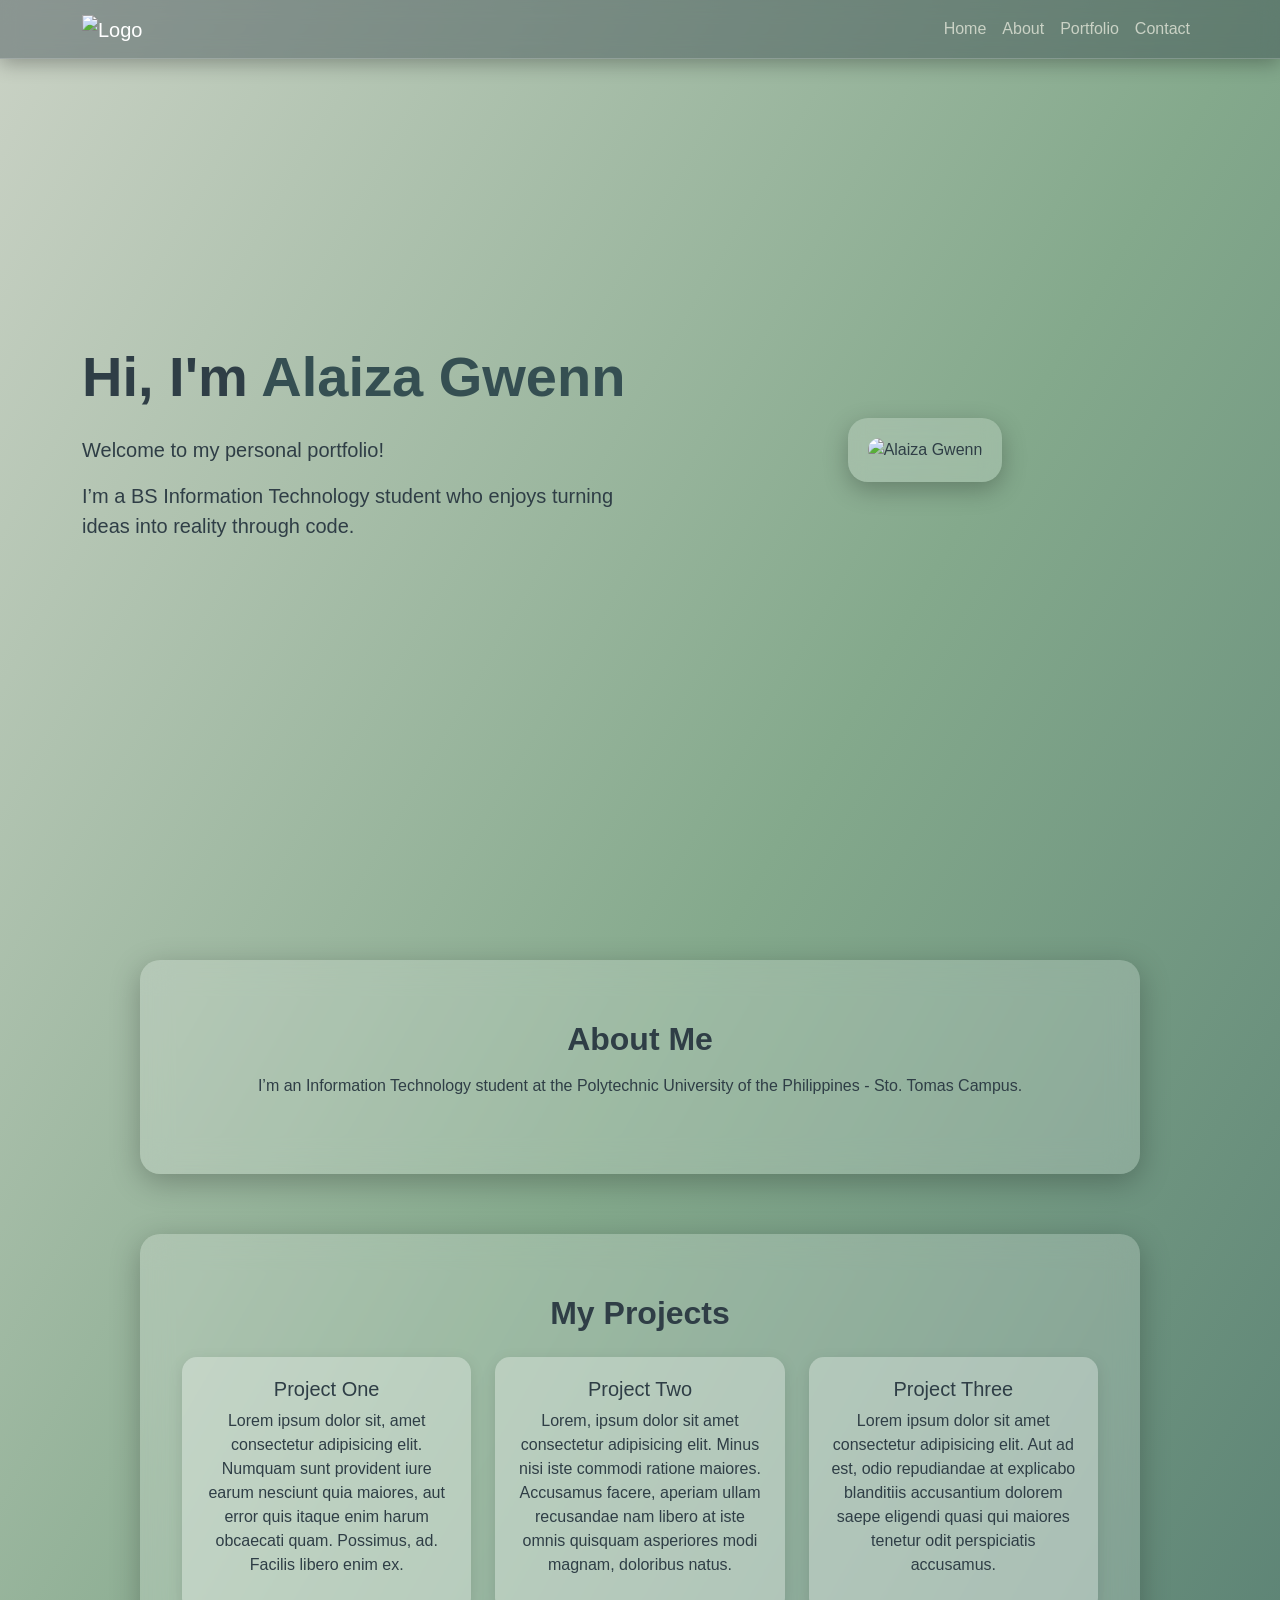
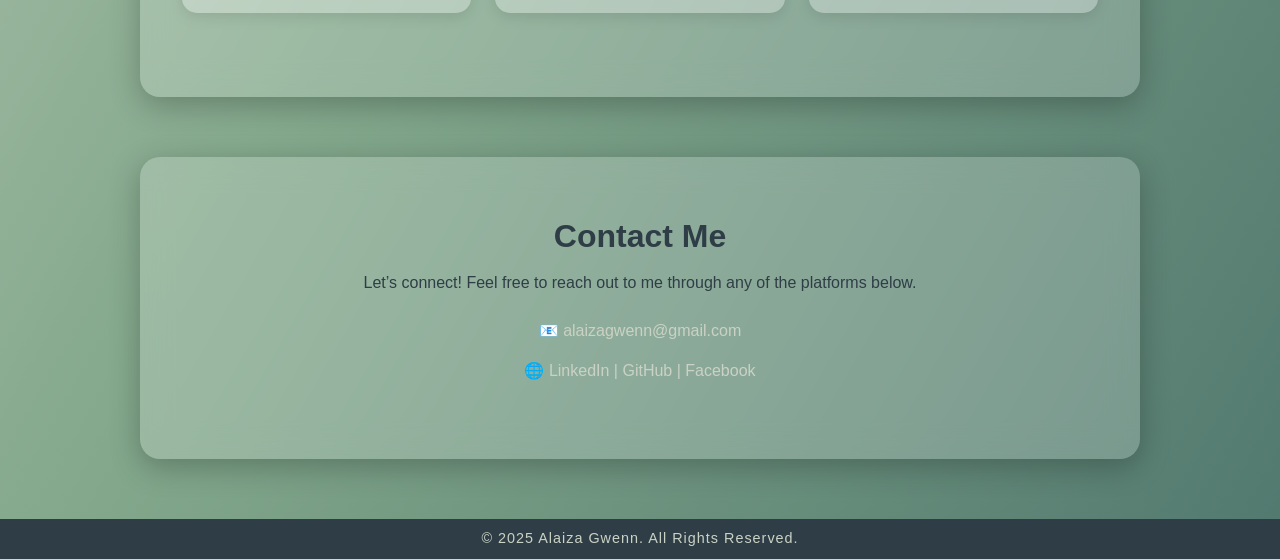
==== index.html @ 8127c7a9 "Add files via upload" ====
<!DOCTYPE html>
<html lang="en">
<head>
  <meta charset="UTF-8" />
  <meta name="viewport" content="width=device-width, initial-scale=1.0" />
  <title>Alaiza Gwenn | Portfolio</title>

  <link href="https://cdn.jsdelivr.net/npm/bootstrap@5.3.3/dist/css/bootstrap.min.css" rel="stylesheet">
</head>
<body style="
  font-family: 'Poppins', sans-serif;
  margin: 0;
  color: #2F3E46;
  background: linear-gradient(120deg, #CAD2C5, #84A98C, #52796F);
  background-size: cover;
">

<nav class="navbar navbar-expand-lg navbar-dark fixed-top" style="
  background: rgba(47, 62, 70, 0.4);
  backdrop-filter: blur(10px);
  -webkit-backdrop-filter: blur(10px);
  border-bottom: 1px solid rgba(255,255,255,0.2);
  box-shadow: 0 4px 20px rgba(0,0,0,0.3);
">
  <div class="container">
    <a class="navbar-brand" href="#">
      <img src="logo_name.png" alt="Logo" style="height:40px; width:auto;">
    </a>

    <button class="navbar-toggler" type="button" data-bs-toggle="collapse" data-bs-target="#navbarNav">
      <span class="navbar-toggler-icon"></span>
    </button>

    <div class="collapse navbar-collapse justify-content-end" id="navbarNav">
      <ul class="navbar-nav">
        <li class="nav-item"><a class="nav-link" href="#home" style="color:#CAD2C5;">Home</a></li>
        <li class="nav-item"><a class="nav-link" href="#about" style="color:#CAD2C5;">About</a></li>
        <li class="nav-item"><a class="nav-link" href="#portfolio" style="color:#CAD2C5;">Portfolio</a></li>
        <li class="nav-item"><a class="nav-link" href="#contact" style="color:#CAD2C5;">Contact</a></li>
      </ul>
    </div>
  </div>
</nav>


<section id="home" style="
  color:#2F3E46;
  min-height:100vh;
  display:flex;
  align-items:center;
  justify-content:center;
  text-align:left;
  padding:100px 0;
">
  <div class="container">
    <div class="row align-items-center">
      <div class="col-md-6">
        <h1 class="display-4 fw-bold">Hi, I'm <span style="color:#354F52;">Alaiza Gwenn</span></h1>
        <p class="lead pt-3">Welcome to my personal portfolio!</p>    
        <p class="lead">I’m a BS Information Technology student who enjoys turning ideas into reality through code.</p>  
      </div>

      <div class="col-md-6 text-center">
        <div style="
          background: rgba(255, 255, 255, 0.2);
          border-radius: 20px;
          padding: 20px;
          box-shadow: 0 8px 25px rgba(0, 0, 0, 0.25);
          display: inline-block;
          backdrop-filter: blur(10px);
          -webkit-backdrop-filter: blur(10px);
        ">
          <img src="id_pic.png" alt="Alaiza Gwenn" style="
            width: 280px;
            height: auto;
            border-radius: 15px;
          ">
        </div>
      </div>
    </div>
  </div>
</section>

  <section id="about" style="
    background: rgba(255,255,255,0.2);
    border-radius:20px;
    margin:60px auto;
    width:85%;
    max-width:1000px;
    padding:60px 30px;
    text-align:center;
    backdrop-filter: blur(15px);
    -webkit-backdrop-filter: blur(15px);
    box-shadow: 0 8px 30px rgba(0,0,0,0.25);
  ">
    <div class="container">
      <h2 style="font-weight:700;">About Me</h2>
      <p class="mt-3"> I’m an Information Technology student at the Polytechnic University of the Philippines - Sto. Tomas Campus.</p>
    </div>
  </section>

  <section id="portfolio" style="
    background: rgba(255,255,255,0.2);
    border-radius:20px;
    margin:60px auto;
    width:85%;
    max-width:1000px;
    padding:60px 30px;
    text-align:center;
    backdrop-filter: blur(15px);
    -webkit-backdrop-filter: blur(15px);
    box-shadow: 0 8px 30px rgba(0,0,0,0.25);
  ">
    <div class="container">
      <h2 style="font-weight:700;">My Projects</h2>
      <div class="row mt-4">
        <div class="col-md-4 mb-4">
          <div style="
            background:rgba(255,255,255,0.3);
            border-radius:15px;
            padding:20px;
            box-shadow: 0 4px 15px rgba(0,0,0,0.1);
          ">
            <h5>Project One</h5>
            <p>Lorem ipsum dolor sit, amet consectetur adipisicing elit. Numquam sunt provident iure earum nesciunt quia maiores, aut error quis itaque enim harum obcaecati quam. Possimus, ad. Facilis libero enim ex.</p>
          </div>
        </div>

        <div class="col-md-4 mb-4">
          <div style="
            background:rgba(255,255,255,0.3);
            border-radius:15px;
            padding:20px;
            box-shadow: 0 4px 15px rgba(0,0,0,0.1);
          ">
            <h5>Project Two</h5>
            <p>Lorem, ipsum dolor sit amet consectetur adipisicing elit. Minus nisi iste commodi ratione maiores. Accusamus facere, aperiam ullam recusandae nam libero at iste omnis quisquam asperiores modi magnam, doloribus natus.</p>
          </div>
        </div>

        <div class="col-md-4 mb-4">
          <div style="
            background:rgba(255,255,255,0.3);
            border-radius:15px;
            padding:20px;
            box-shadow: 0 4px 15px rgba(0,0,0,0.1);
          ">
            <h5>Project Three</h5>
            <p>Lorem ipsum dolor sit amet consectetur adipisicing elit. Aut ad est, odio repudiandae at explicabo blanditiis accusantium dolorem saepe eligendi quasi qui maiores tenetur odit perspiciatis accusamus.</p>
          </div>
        </div>
      </div>
    </div>
  </section>
  <section id="contact" style="
    background: rgba(255,255,255,0.2);
    border-radius:20px;
    margin:60px auto;
    width:85%;
    max-width:1000px;
    padding:60px 30px;
    text-align:center;
    backdrop-filter: blur(15px);
    -webkit-backdrop-filter: blur(15px);
    box-shadow: 0 8px 30px rgba(0,0,0,0.25);
  ">
    <div class="container">
      <h2 style="font-weight:700;">Contact Me</h2>
      <p class="mt-3">Let’s connect! Feel free to reach out to me through any of the platforms below.</p>
      <div class="contact-info mt-4">
        <p><a href="mailto:alaizagwenn@gmail.com" style="color:#CAD2C5; text-decoration:none;">📧 alaizagwenn@gmail.com</a></p>
        <p><a href="#" style="color:#CAD2C5; text-decoration:none;">🌐 LinkedIn | GitHub | Facebook</a></p>
      </div>
    </div>
  </section>

<footer style="
  background-color:#2F3E46;
  color:#CAD2C5;
  text-align:center;
  display:flex;
  justify-content:center;
  align-items:center;
  height:40px; 
  font-size:0.9rem;
  letter-spacing:1px;
">
  <p style="margin:0;">&copy; 2025 Alaiza Gwenn. All Rights Reserved.</p>
</footer>


  <script src="https://cdn.jsdelivr.net/npm/bootstrap@5.3.3/dist/js/bootstrap.bundle.min.js"></script>
</body>
</html>
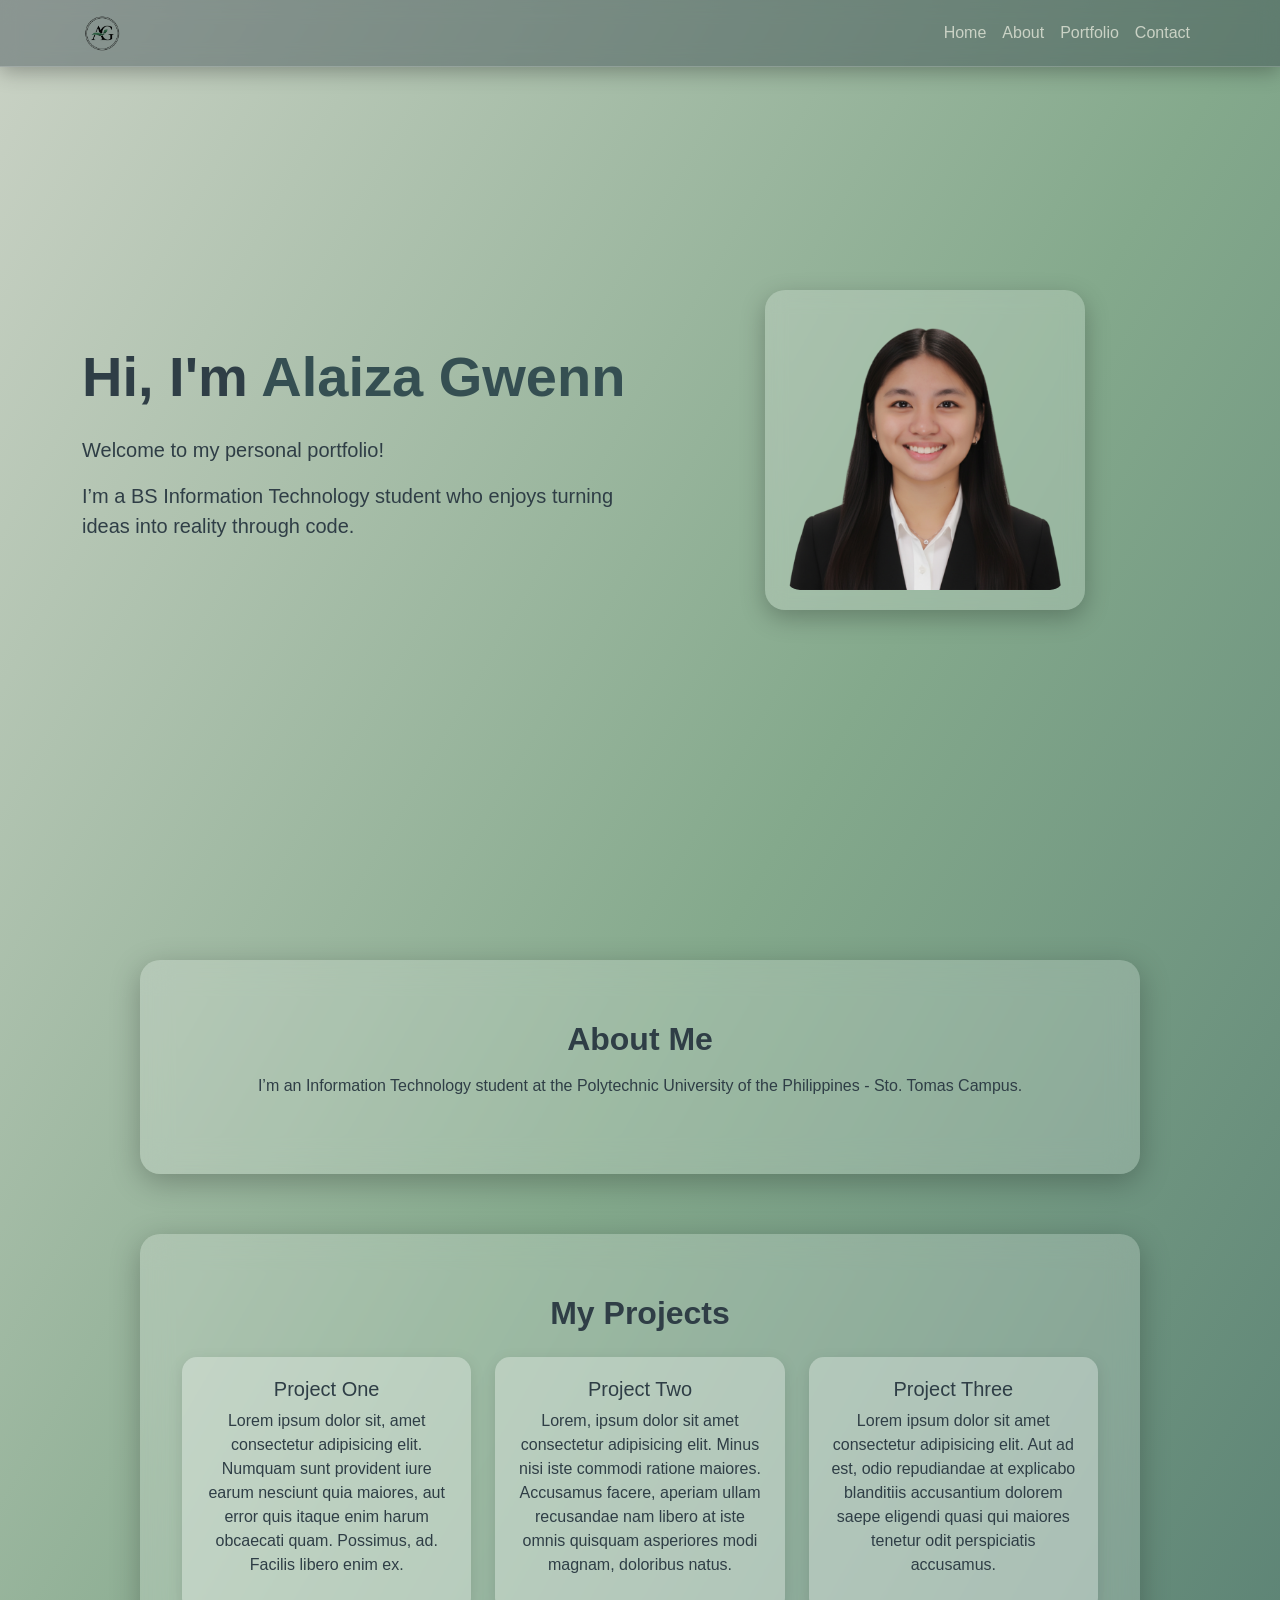
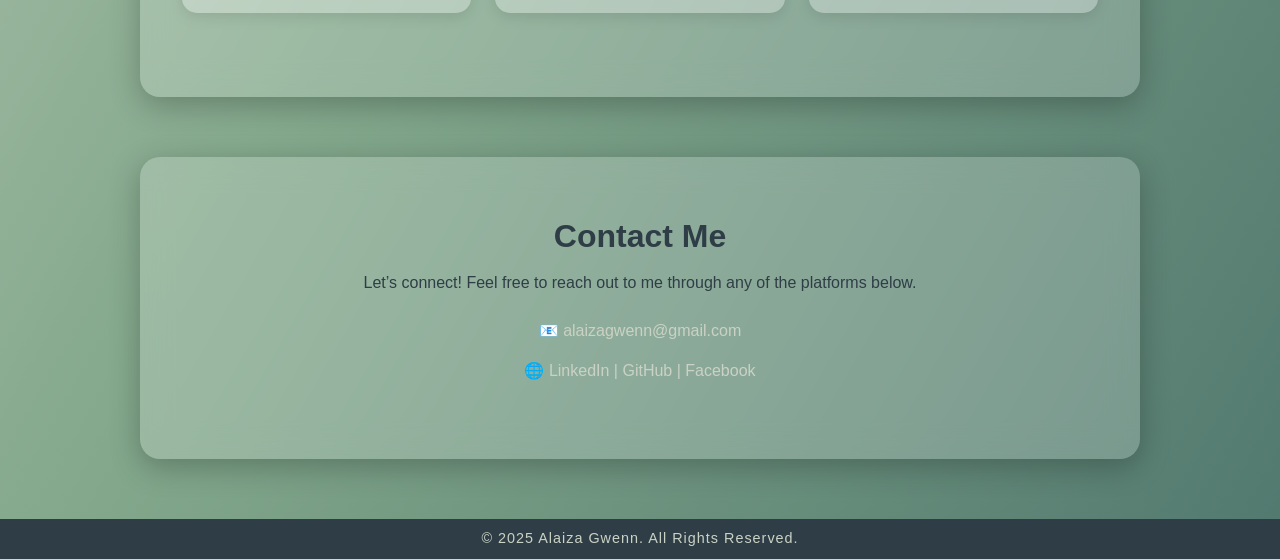
==== commit 8530ab97: "update index" ====
--- a/index.html
+++ b/index.html
@@ -35,7 +35,9 @@
       <ul class="navbar-nav">
         <li class="nav-item"><a class="nav-link" href="#home" style="color:#CAD2C5;">Home</a></li>
         <li class="nav-item"><a class="nav-link" href="#about" style="color:#CAD2C5;">About</a></li>
-        <li class="nav-item"><a class="nav-link" href="#portfolio" style="color:#CAD2C5;">Portfolio</a></li>
+        <!-- ✅ CHANGED THIS LINE BELOW -->
+        <li class="nav-item"><a class="nav-link" href="activities.html" style="color:#CAD2C5;">Portfolio</a></li>
+        <!-- ✅ END OF CHANGE -->
         <li class="nav-item"><a class="nav-link" href="#contact" style="color:#CAD2C5;">Contact</a></li>
       </ul>
     </div>
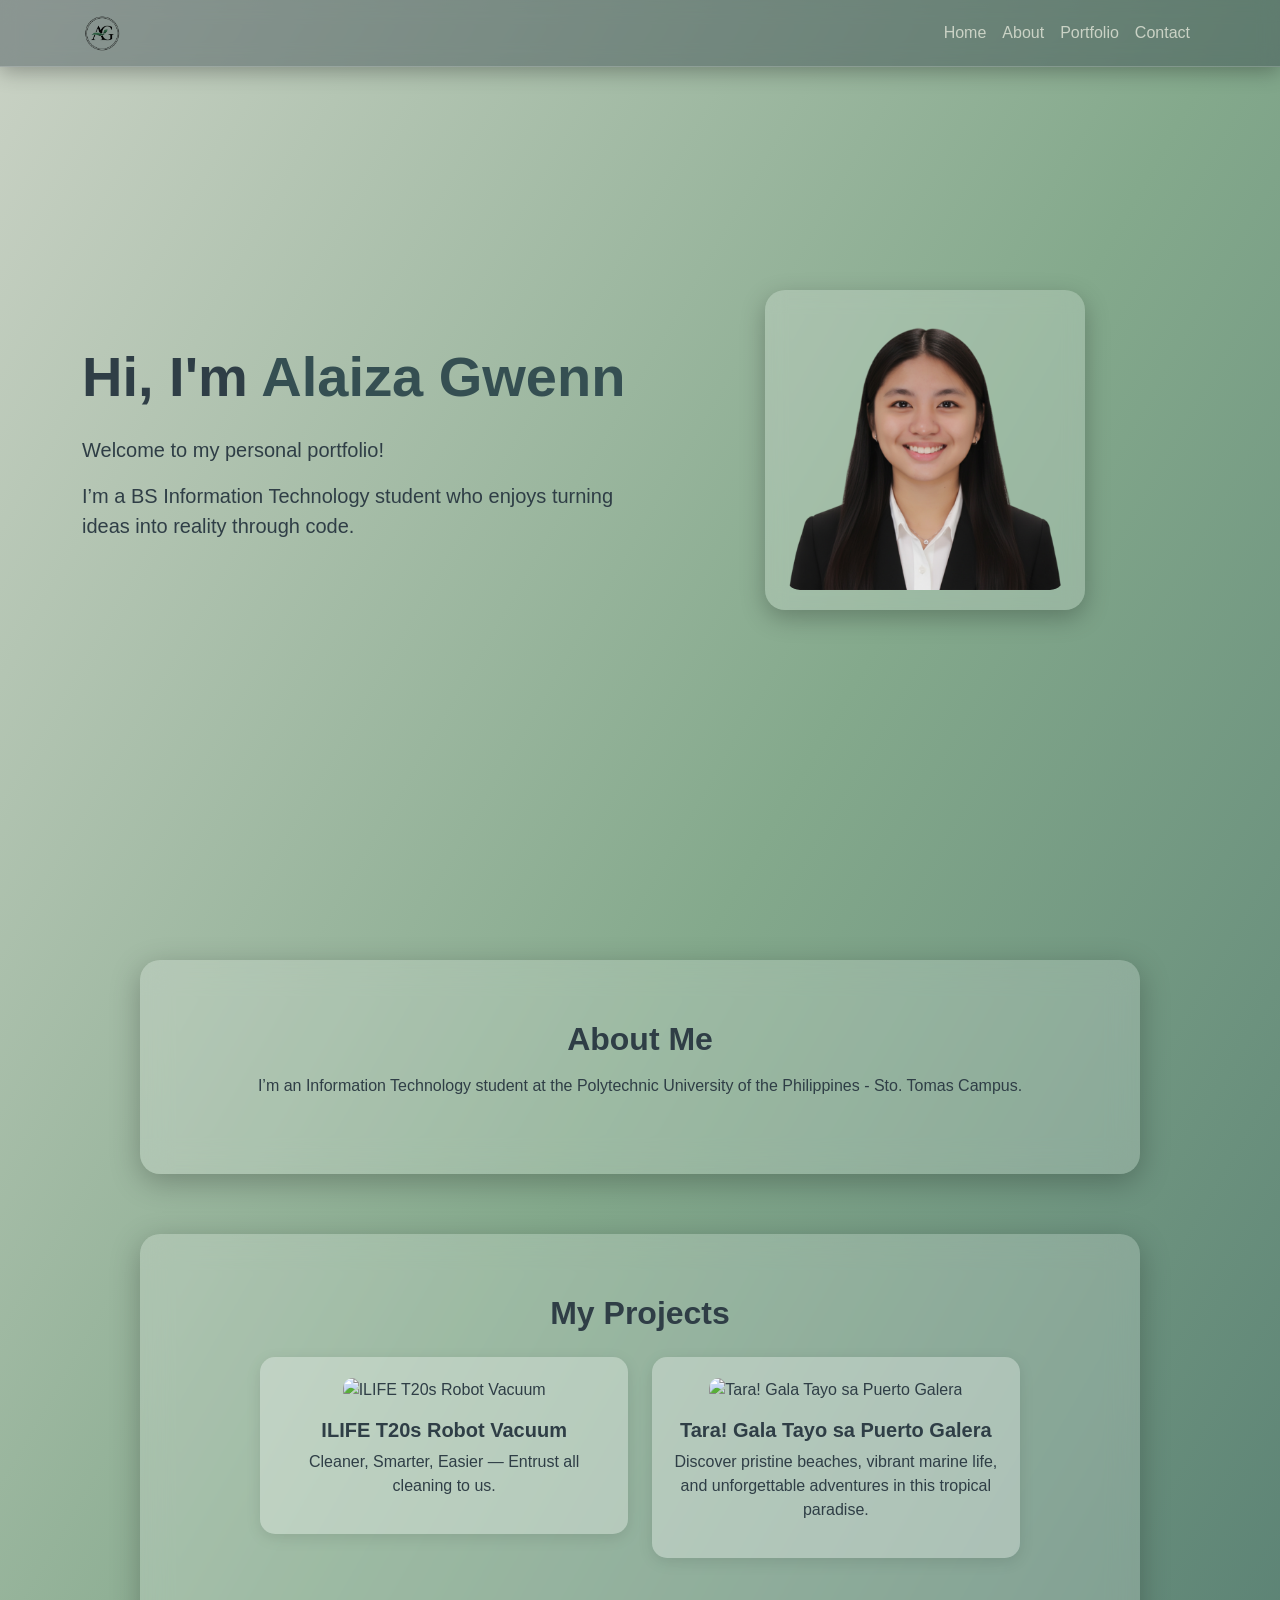
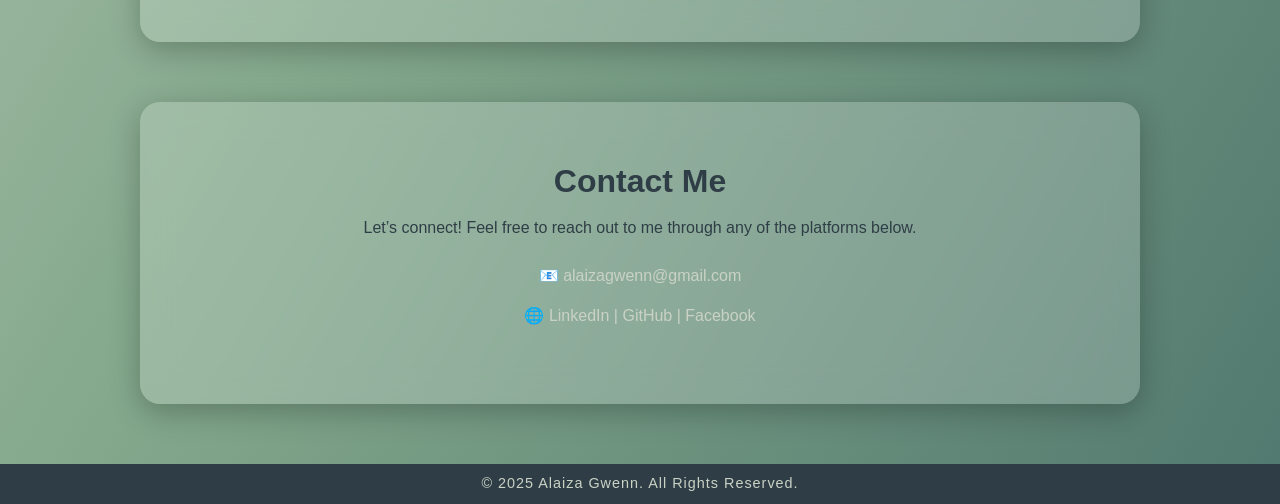
==== commit c93b7bd8: "update projects" ====
--- a/index.html
+++ b/index.html
@@ -15,6 +15,7 @@
   background-size: cover;
 ">
 
+<!-- Navbar -->
 <nav class="navbar navbar-expand-lg navbar-dark fixed-top" style="
   background: rgba(47, 62, 70, 0.4);
   backdrop-filter: blur(10px);
@@ -35,16 +36,14 @@
       <ul class="navbar-nav">
         <li class="nav-item"><a class="nav-link" href="#home" style="color:#CAD2C5;">Home</a></li>
         <li class="nav-item"><a class="nav-link" href="#about" style="color:#CAD2C5;">About</a></li>
-        <!-- ✅ CHANGED THIS LINE BELOW -->
-        <li class="nav-item"><a class="nav-link" href="activities.html" style="color:#CAD2C5;">Portfolio</a></li>
-        <!-- ✅ END OF CHANGE -->
+        <li class="nav-item"><a class="nav-link" href="#portfolio" style="color:#CAD2C5;">Portfolio</a></li>
         <li class="nav-item"><a class="nav-link" href="#contact" style="color:#CAD2C5;">Contact</a></li>
       </ul>
     </div>
   </div>
 </nav>
 
-
+<!-- Home Section -->
 <section id="home" style="
   color:#2F3E46;
   min-height:100vh;
@@ -83,99 +82,111 @@
   </div>
 </section>
 
-  <section id="about" style="
-    background: rgba(255,255,255,0.2);
-    border-radius:20px;
-    margin:60px auto;
-    width:85%;
-    max-width:1000px;
-    padding:60px 30px;
-    text-align:center;
-    backdrop-filter: blur(15px);
-    -webkit-backdrop-filter: blur(15px);
-    box-shadow: 0 8px 30px rgba(0,0,0,0.25);
-  ">
-    <div class="container">
-      <h2 style="font-weight:700;">About Me</h2>
-      <p class="mt-3"> I’m an Information Technology student at the Polytechnic University of the Philippines - Sto. Tomas Campus.</p>
-    </div>
-  </section>
-
-  <section id="portfolio" style="
-    background: rgba(255,255,255,0.2);
-    border-radius:20px;
-    margin:60px auto;
-    width:85%;
-    max-width:1000px;
-    padding:60px 30px;
-    text-align:center;
-    backdrop-filter: blur(15px);
-    -webkit-backdrop-filter: blur(15px);
-    box-shadow: 0 8px 30px rgba(0,0,0,0.25);
-  ">
-    <div class="container">
-      <h2 style="font-weight:700;">My Projects</h2>
-      <div class="row mt-4">
-        <div class="col-md-4 mb-4">
-          <div style="
-            background:rgba(255,255,255,0.3);
-            border-radius:15px;
-            padding:20px;
-            box-shadow: 0 4px 15px rgba(0,0,0,0.1);
+<!-- About Section -->
+<section id="about" style="
+  background: rgba(255,255,255,0.2);
+  border-radius:20px;
+  margin:60px auto;
+  width:85%;
+  max-width:1000px;
+  padding:60px 30px;
+  text-align:center;
+  backdrop-filter: blur(15px);
+  -webkit-backdrop-filter: blur(15px);
+  box-shadow: 0 8px 30px rgba(0,0,0,0.25);
+">
+  <div class="container">
+    <h2 style="font-weight:700;">About Me</h2>
+    <p class="mt-3"> I’m an Information Technology student at the Polytechnic University of the Philippines - Sto. Tomas Campus.</p>
+  </div>
+</section>
+
+<!-- ✅ My Projects (Activities) -->
+<section id="portfolio" style="
+  background: rgba(255,255,255,0.2);
+  border-radius: 20px;
+  margin: 60px auto;
+  width: 85%;
+  max-width: 1000px;
+  padding: 60px 30px;
+  text-align: center;
+  backdrop-filter: blur(15px);
+  -webkit-backdrop-filter: blur(15px);
+  box-shadow: 0 8px 30px rgba(0,0,0,0.25);
+">
+  <div class="container">
+    <h2 style="font-weight:700;">My Projects</h2>
+    <div class="row justify-content-center mt-4">
+      
+      <!-- Project 1 -->
+      <div class="col-md-5 mb-4">
+        <div style="
+          background: rgba(255,255,255,0.3);
+          border-radius: 15px;
+          padding: 20px;
+          box-shadow: 0 4px 15px rgba(0,0,0,0.1);
+          transition: transform 0.3s ease, box-shadow 0.3s ease;
+        " onmouseover="this.style.transform='translateY(-5px)'; this.style.boxShadow='0 8px 20px rgba(0,0,0,0.2)';" onmouseout="this.style.transform=''; this.style.boxShadow='0 4px 15px rgba(0,0,0,0.1)';">
+          <img src="images/robot.png" alt="ILIFE T20s Robot Vacuum" style="
+            width: 100%;
+            height: 220px;
+            object-fit: cover;
+            border-radius: 10px;
           ">
-            <h5>Project One</h5>
-            <p>Lorem ipsum dolor sit, amet consectetur adipisicing elit. Numquam sunt provident iure earum nesciunt quia maiores, aut error quis itaque enim harum obcaecati quam. Possimus, ad. Facilis libero enim ex.</p>
-          </div>
+          <h5 class="mt-3 fw-bold">ILIFE T20s Robot Vacuum</h5>
+          <p>Cleaner, Smarter, Easier — Entrust all cleaning to us.</p>
         </div>
-
-        <div class="col-md-4 mb-4">
-          <div style="
-            background:rgba(255,255,255,0.3);
-            border-radius:15px;
-            padding:20px;
-            box-shadow: 0 4px 15px rgba(0,0,0,0.1);
+      </div>
+
+      <!-- Project 2 -->
+      <div class="col-md-5 mb-4">
+        <div style="
+          background: rgba(255,255,255,0.3);
+          border-radius: 15px;
+          padding: 20px;
+          box-shadow: 0 4px 15px rgba(0,0,0,0.1);
+          transition: transform 0.3s ease, box-shadow 0.3s ease;
+        " onmouseover="this.style.transform='translateY(-5px)'; this.style.boxShadow='0 8px 20px rgba(0,0,0,0.2)';" onmouseout="this.style.transform=''; this.style.boxShadow='0 4px 15px rgba(0,0,0,0.1)';">
+          <img src="images/bgpic.jpg" alt="Tara! Gala Tayo sa Puerto Galera" style="
+            width: 100%;
+            height: 220px;
+            object-fit: cover;
+            border-radius: 10px;
           ">
-            <h5>Project Two</h5>
-            <p>Lorem, ipsum dolor sit amet consectetur adipisicing elit. Minus nisi iste commodi ratione maiores. Accusamus facere, aperiam ullam recusandae nam libero at iste omnis quisquam asperiores modi magnam, doloribus natus.</p>
-          </div>
+          <h5 class="mt-3 fw-bold">Tara! Gala Tayo sa Puerto Galera</h5>
+          <p>Discover pristine beaches, vibrant marine life, and unforgettable adventures in this tropical paradise.</p>
         </div>
-
-        <div class="col-md-4 mb-4">
-          <div style="
-            background:rgba(255,255,255,0.3);
-            border-radius:15px;
-            padding:20px;
-            box-shadow: 0 4px 15px rgba(0,0,0,0.1);
-          ">
-            <h5>Project Three</h5>
-            <p>Lorem ipsum dolor sit amet consectetur adipisicing elit. Aut ad est, odio repudiandae at explicabo blanditiis accusantium dolorem saepe eligendi quasi qui maiores tenetur odit perspiciatis accusamus.</p>
-          </div>
-        </div>
-      </div>
-    </div>
-  </section>
-  <section id="contact" style="
-    background: rgba(255,255,255,0.2);
-    border-radius:20px;
-    margin:60px auto;
-    width:85%;
-    max-width:1000px;
-    padding:60px 30px;
-    text-align:center;
-    backdrop-filter: blur(15px);
-    -webkit-backdrop-filter: blur(15px);
-    box-shadow: 0 8px 30px rgba(0,0,0,0.25);
-  ">
-    <div class="container">
-      <h2 style="font-weight:700;">Contact Me</h2>
-      <p class="mt-3">Let’s connect! Feel free to reach out to me through any of the platforms below.</p>
-      <div class="contact-info mt-4">
-        <p><a href="mailto:alaizagwenn@gmail.com" style="color:#CAD2C5; text-decoration:none;">📧 alaizagwenn@gmail.com</a></p>
-        <p><a href="#" style="color:#CAD2C5; text-decoration:none;">🌐 LinkedIn | GitHub | Facebook</a></p>
-      </div>
-    </div>
-  </section>
-
+      </div>
+
+    </div>
+  </div>
+</section>
+
+
+<!-- Contact Section -->
+<section id="contact" style="
+  background: rgba(255,255,255,0.2);
+  border-radius:20px;
+  margin:60px auto;
+  width:85%;
+  max-width:1000px;
+  padding:60px 30px;
+  text-align:center;
+  backdrop-filter: blur(15px);
+  -webkit-backdrop-filter: blur(15px);
+  box-shadow: 0 8px 30px rgba(0,0,0,0.25);
+">
+  <div class="container">
+    <h2 style="font-weight:700;">Contact Me</h2>
+    <p class="mt-3">Let’s connect! Feel free to reach out to me through any of the platforms below.</p>
+    <div class="contact-info mt-4">
+      <p><a href="mailto:alaizagwenn@gmail.com" style="color:#CAD2C5; text-decoration:none;">📧 alaizagwenn@gmail.com</a></p>
+      <p><a href="#" style="color:#CAD2C5; text-decoration:none;">🌐 LinkedIn | GitHub | Facebook</a></p>
+    </div>
+  </div>
+</section>
+
+<!-- Footer -->
 <footer style="
   background-color:#2F3E46;
   color:#CAD2C5;
@@ -190,7 +201,6 @@
   <p style="margin:0;">&copy; 2025 Alaiza Gwenn. All Rights Reserved.</p>
 </footer>
 
-
-  <script src="https://cdn.jsdelivr.net/npm/bootstrap@5.3.3/dist/js/bootstrap.bundle.min.js"></script>
+<script src="https://cdn.jsdelivr.net/npm/bootstrap@5.3.3/dist/js/bootstrap.bundle.min.js"></script>
 </body>
 </html>
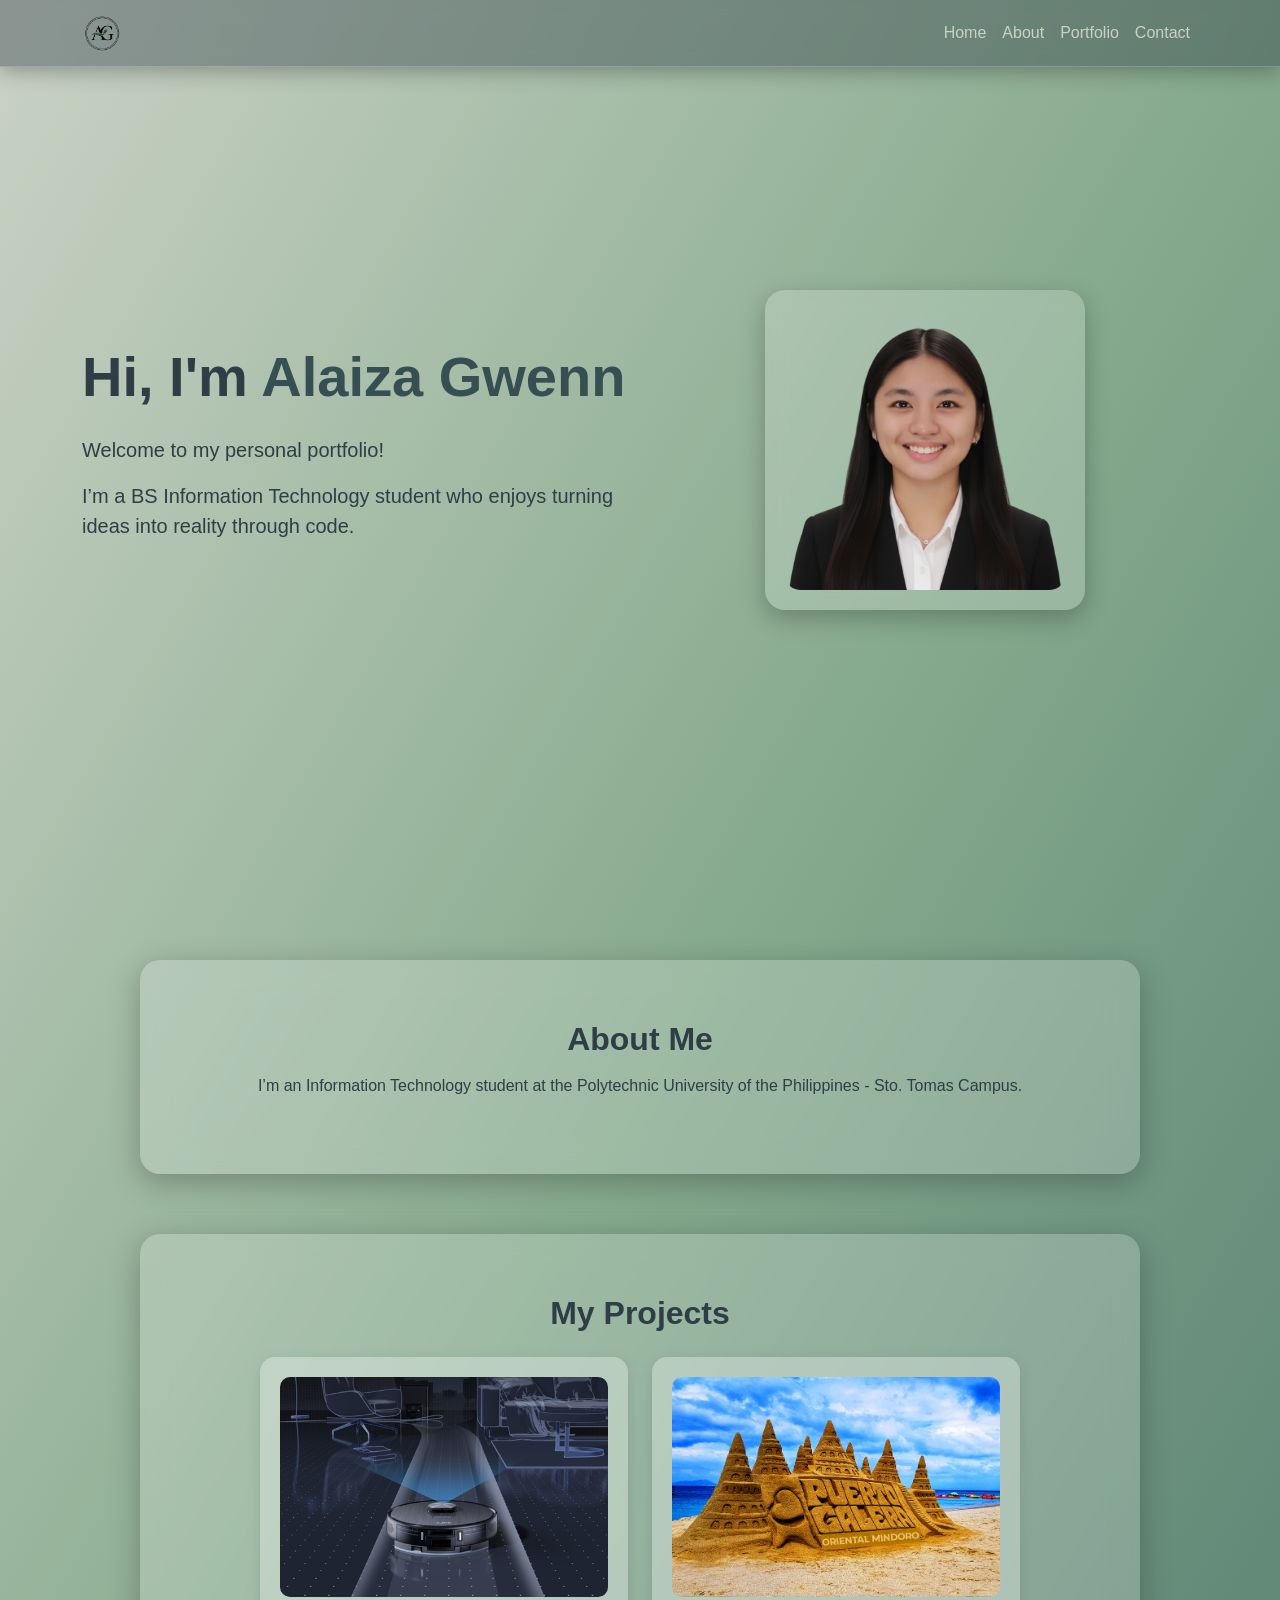
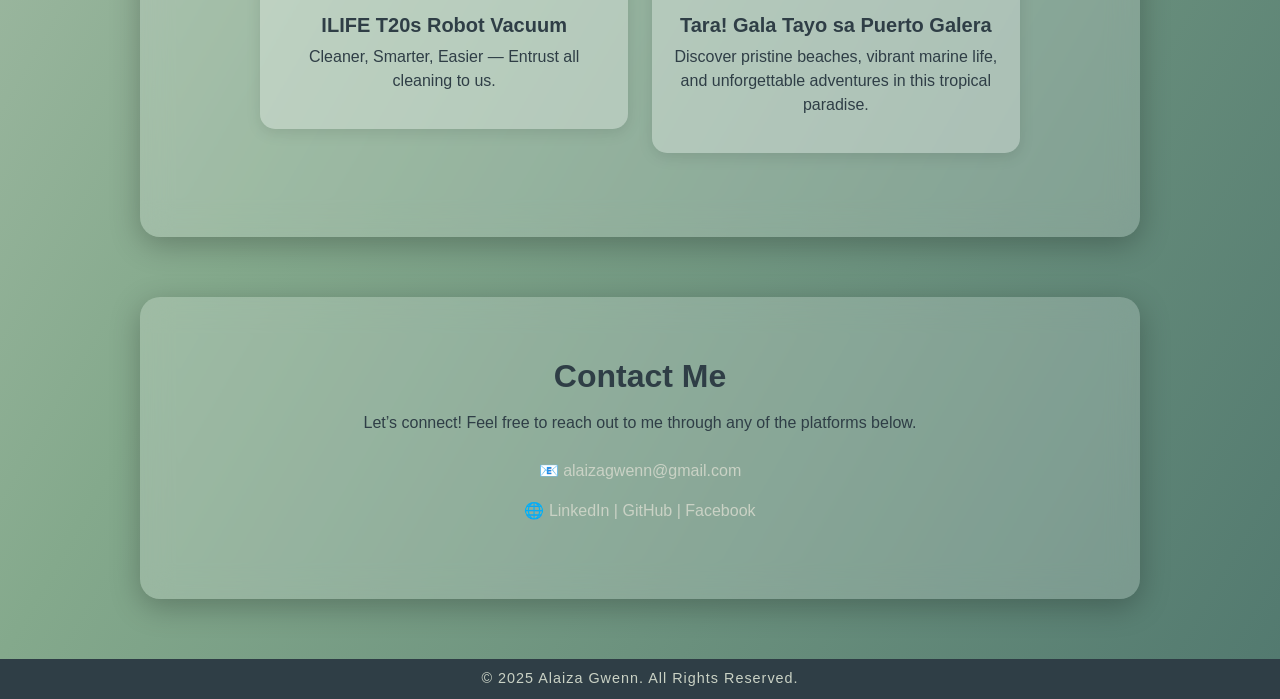
==== commit f15221c4: "update index" ====
--- a/index.html
+++ b/index.html
@@ -204,3 +204,4 @@
 <script src="https://cdn.jsdelivr.net/npm/bootstrap@5.3.3/dist/js/bootstrap.bundle.min.js"></script>
 </body>
 </html>
+
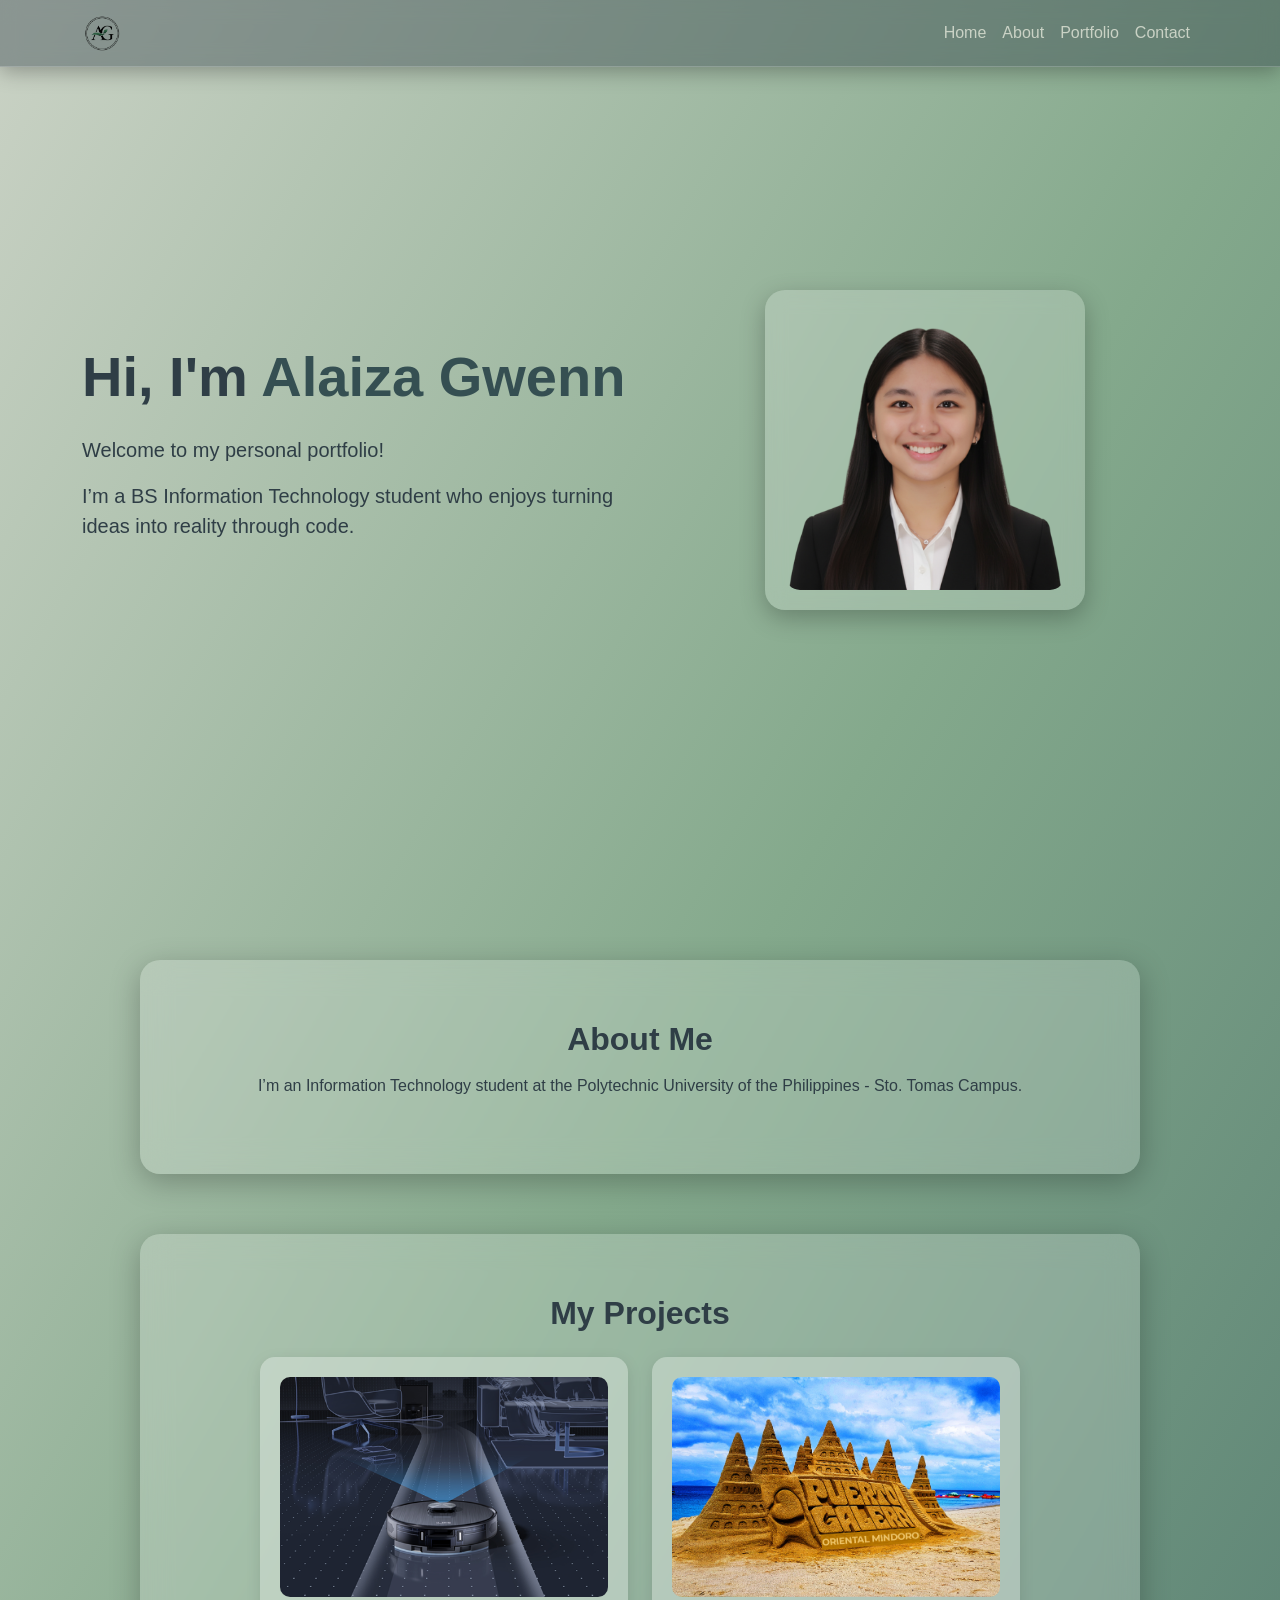
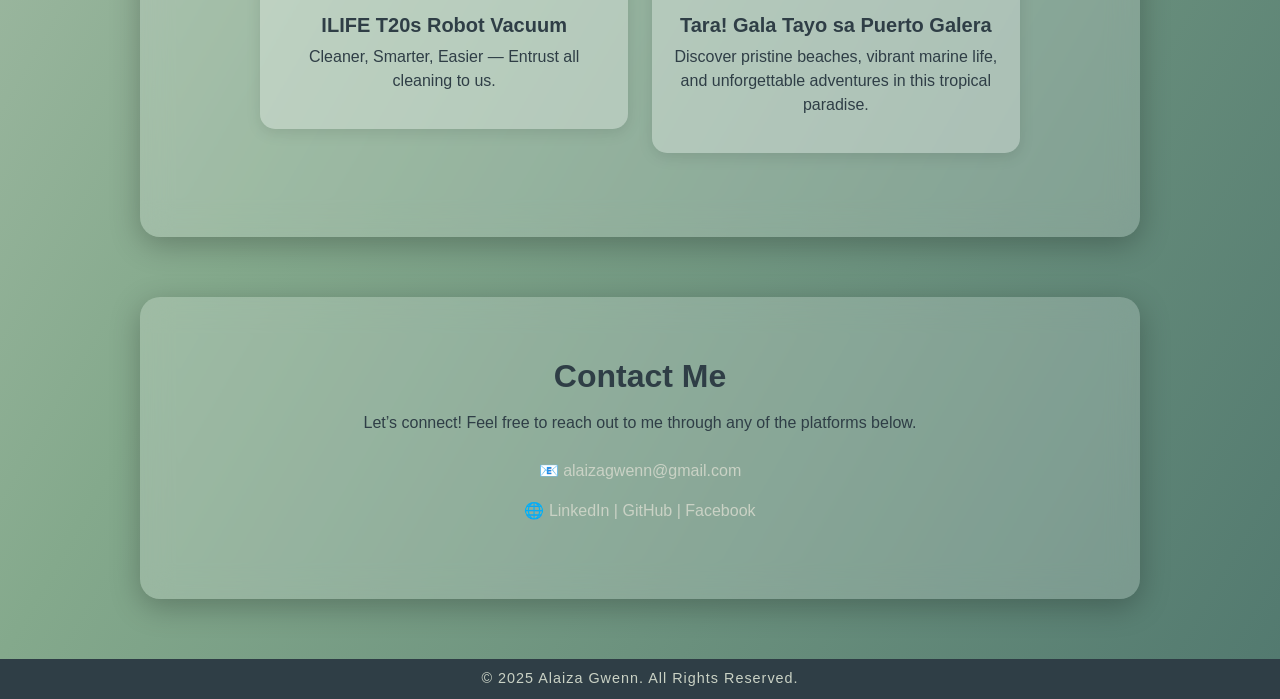
==== commit 6366cb7b: "update index" ====
--- a/index.html
+++ b/index.html
@@ -117,50 +117,63 @@
   <div class="container">
     <h2 style="font-weight:700;">My Projects</h2>
     <div class="row justify-content-center mt-4">
-      
-      <!-- Project 1 -->
+
+      <!-- 🧹 Project 1: ILIFE T20s Robot Vacuum -->
       <div class="col-md-5 mb-4">
-        <div style="
-          background: rgba(255,255,255,0.3);
-          border-radius: 15px;
-          padding: 20px;
-          box-shadow: 0 4px 15px rgba(0,0,0,0.1);
-          transition: transform 0.3s ease, box-shadow 0.3s ease;
-        " onmouseover="this.style.transform='translateY(-5px)'; this.style.boxShadow='0 8px 20px rgba(0,0,0,0.2)';" onmouseout="this.style.transform=''; this.style.boxShadow='0 4px 15px rgba(0,0,0,0.1)';">
-          <img src="images/robot.png" alt="ILIFE T20s Robot Vacuum" style="
-            width: 100%;
-            height: 220px;
-            object-fit: cover;
-            border-radius: 10px;
-          ">
-          <h5 class="mt-3 fw-bold">ILIFE T20s Robot Vacuum</h5>
-          <p>Cleaner, Smarter, Easier — Entrust all cleaning to us.</p>
-        </div>
-      </div>
-
-      <!-- Project 2 -->
+        <a href="https://github.com/alaizagwenn/ILIFE-T20s-Robot-Vacuum" 
+           target="_blank" 
+           style="text-decoration:none; color:inherit;">
+          <div style="
+            background: rgba(255,255,255,0.3);
+            border-radius: 15px;
+            padding: 20px;
+            box-shadow: 0 4px 15px rgba(0,0,0,0.1);
+            transition: transform 0.3s ease, box-shadow 0.3s ease;
+          " 
+          onmouseover="this.style.transform='translateY(-5px)'; this.style.boxShadow='0 8px 20px rgba(0,0,0,0.2)';" 
+          onmouseout="this.style.transform=''; this.style.boxShadow='0 4px 15px rgba(0,0,0,0.1)';">
+            <img src="images/robot.png" alt="ILIFE T20s Robot Vacuum" style="
+              width: 100%;
+              height: 220px;
+              object-fit: cover;
+              border-radius: 10px;
+            ">
+            <h5 class="mt-3 fw-bold">ILIFE T20s Robot Vacuum</h5>
+            <p>Cleaner, Smarter, Easier — Entrust all cleaning to us.</p>
+          </div>
+        </a>
+      </div>
+
+      <!-- 🌴 Project 2: Puerto Galera -->
       <div class="col-md-5 mb-4">
-        <div style="
-          background: rgba(255,255,255,0.3);
-          border-radius: 15px;
-          padding: 20px;
-          box-shadow: 0 4px 15px rgba(0,0,0,0.1);
-          transition: transform 0.3s ease, box-shadow 0.3s ease;
-        " onmouseover="this.style.transform='translateY(-5px)'; this.style.boxShadow='0 8px 20px rgba(0,0,0,0.2)';" onmouseout="this.style.transform=''; this.style.boxShadow='0 4px 15px rgba(0,0,0,0.1)';">
-          <img src="images/bgpic.jpg" alt="Tara! Gala Tayo sa Puerto Galera" style="
-            width: 100%;
-            height: 220px;
-            object-fit: cover;
-            border-radius: 10px;
-          ">
-          <h5 class="mt-3 fw-bold">Tara! Gala Tayo sa Puerto Galera</h5>
-          <p>Discover pristine beaches, vibrant marine life, and unforgettable adventures in this tropical paradise.</p>
-        </div>
-      </div>
-
-    </div>
-  </div>
-</section>
+        <a href="https://github.com/alaizagwenn/Puerto-Galera" 
+           target="_blank" 
+           style="text-decoration:none; color:inherit;">
+          <div style="
+            background: rgba(255,255,255,0.3);
+            border-radius: 15px;
+            padding: 20px;
+            box-shadow: 0 4px 15px rgba(0,0,0,0.1);
+            transition: transform 0.3s ease, box-shadow 0.3s ease;
+          " 
+          onmouseover="this.style.transform='translateY(-5px)'; this.style.boxShadow='0 8px 20px rgba(0,0,0,0.2)';" 
+          onmouseout="this.style.transform=''; this.style.boxShadow='0 4px 15px rgba(0,0,0,0.1)';">
+            <img src="images/bgpic.jpg" alt="Tara! Gala Tayo sa Puerto Galera" style="
+              width: 100%;
+              height: 220px;
+              object-fit: cover;
+              border-radius: 10px;
+            ">
+            <h5 class="mt-3 fw-bold">Tara! Gala Tayo sa Puerto Galera</h5>
+            <p>Discover pristine beaches, vibrant marine life, and unforgettable adventures in this tropical paradise.</p>
+          </div>
+        </a>
+      </div>
+
+    </div>
+  </div>
+</section>
+
 
 
 <!-- Contact Section -->
@@ -205,3 +218,4 @@
 </body>
 </html>
 
+
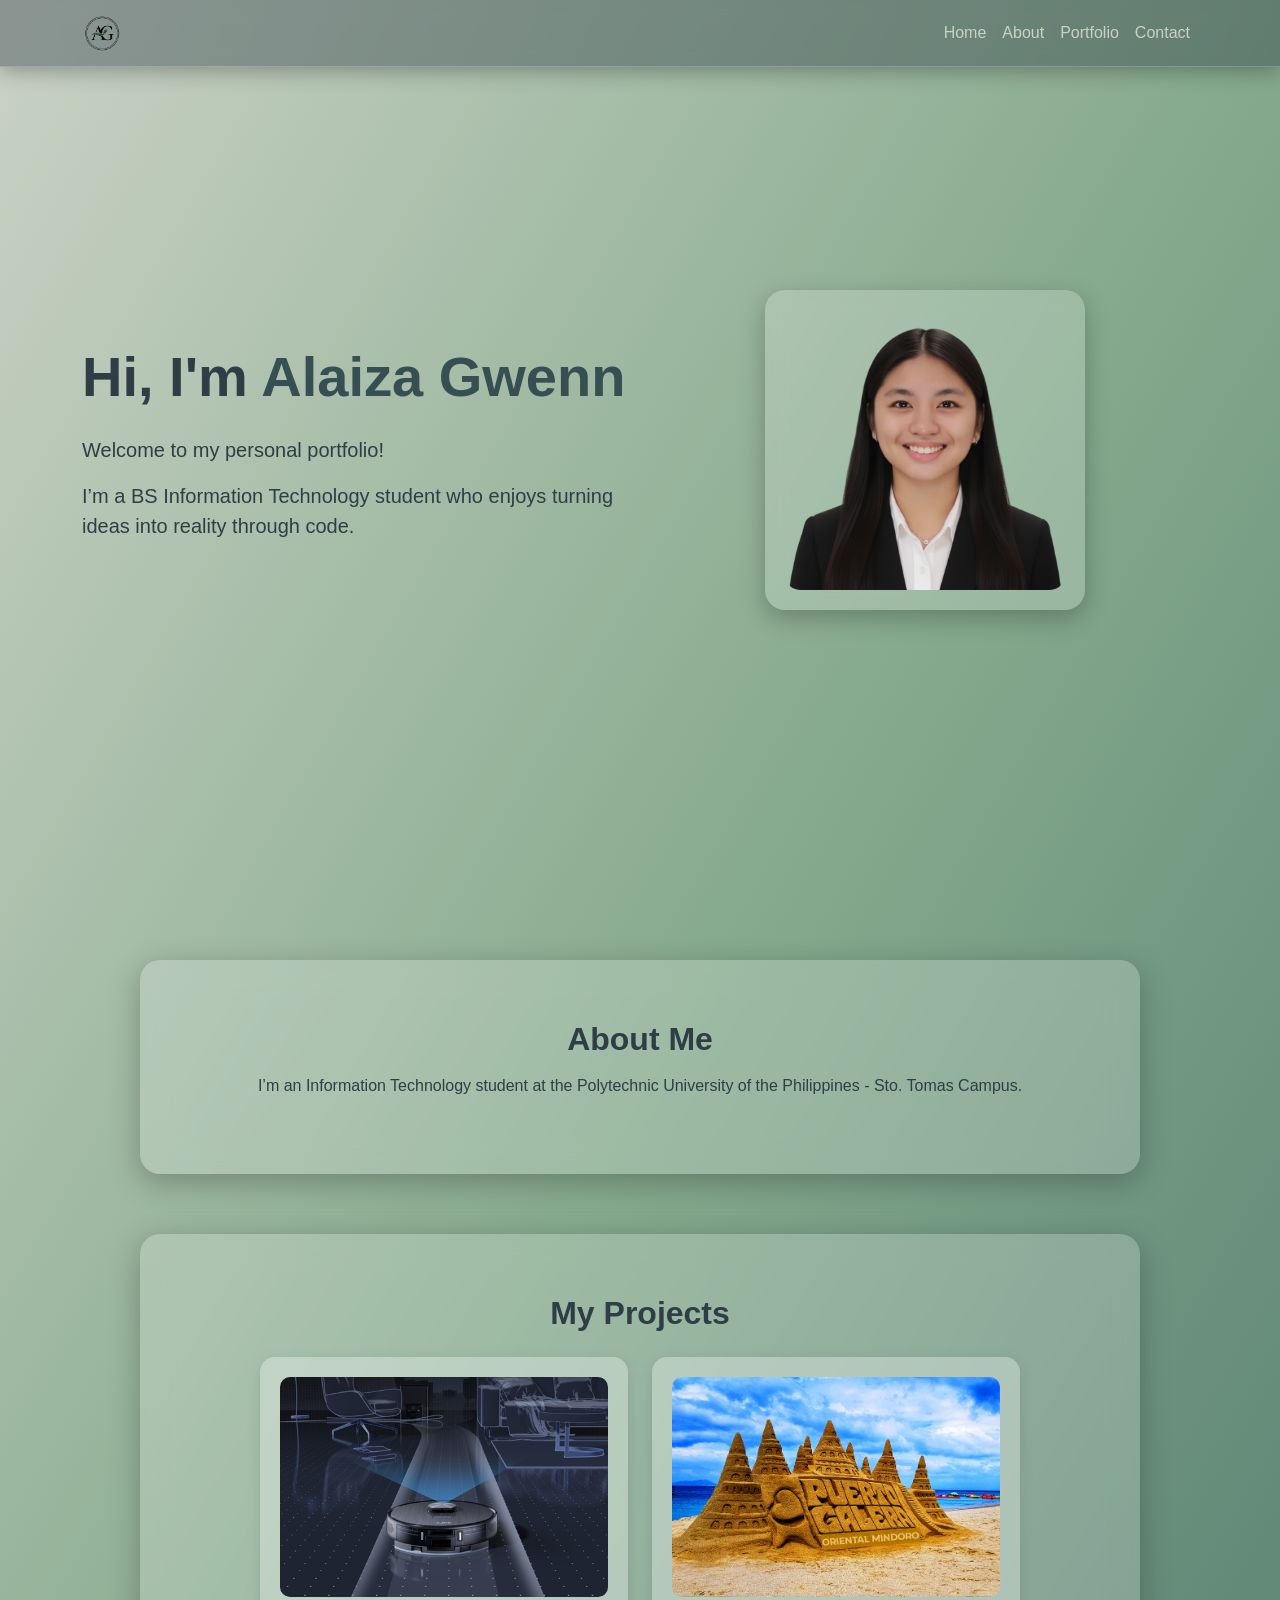
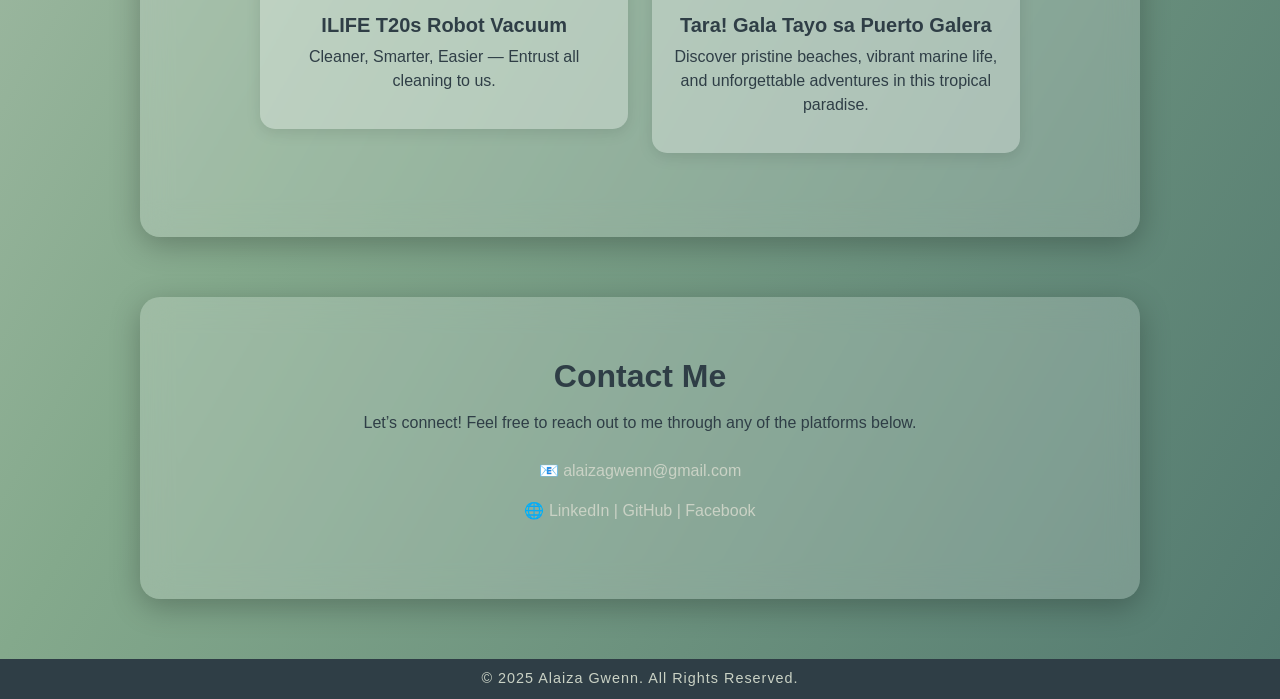
==== commit b531e609: "update index" ====
--- a/index.html
+++ b/index.html
@@ -120,7 +120,7 @@
 
       <!-- 🧹 Project 1: ILIFE T20s Robot Vacuum -->
       <div class="col-md-5 mb-4">
-        <a href="https://github.com/alaizagwenn/ILIFE-T20s-Robot-Vacuum" 
+        <a href="https://alaizagwenn.github.io/ILIFE-T20s-Robot-Vacuum/" 
            target="_blank" 
            style="text-decoration:none; color:inherit;">
           <div style="
@@ -146,7 +146,7 @@
 
       <!-- 🌴 Project 2: Puerto Galera -->
       <div class="col-md-5 mb-4">
-        <a href="https://github.com/alaizagwenn/Puerto-Galera" 
+        <a href="https://alaizagwenn.github.io/Puerto-Galera/" 
            target="_blank" 
            style="text-decoration:none; color:inherit;">
           <div style="
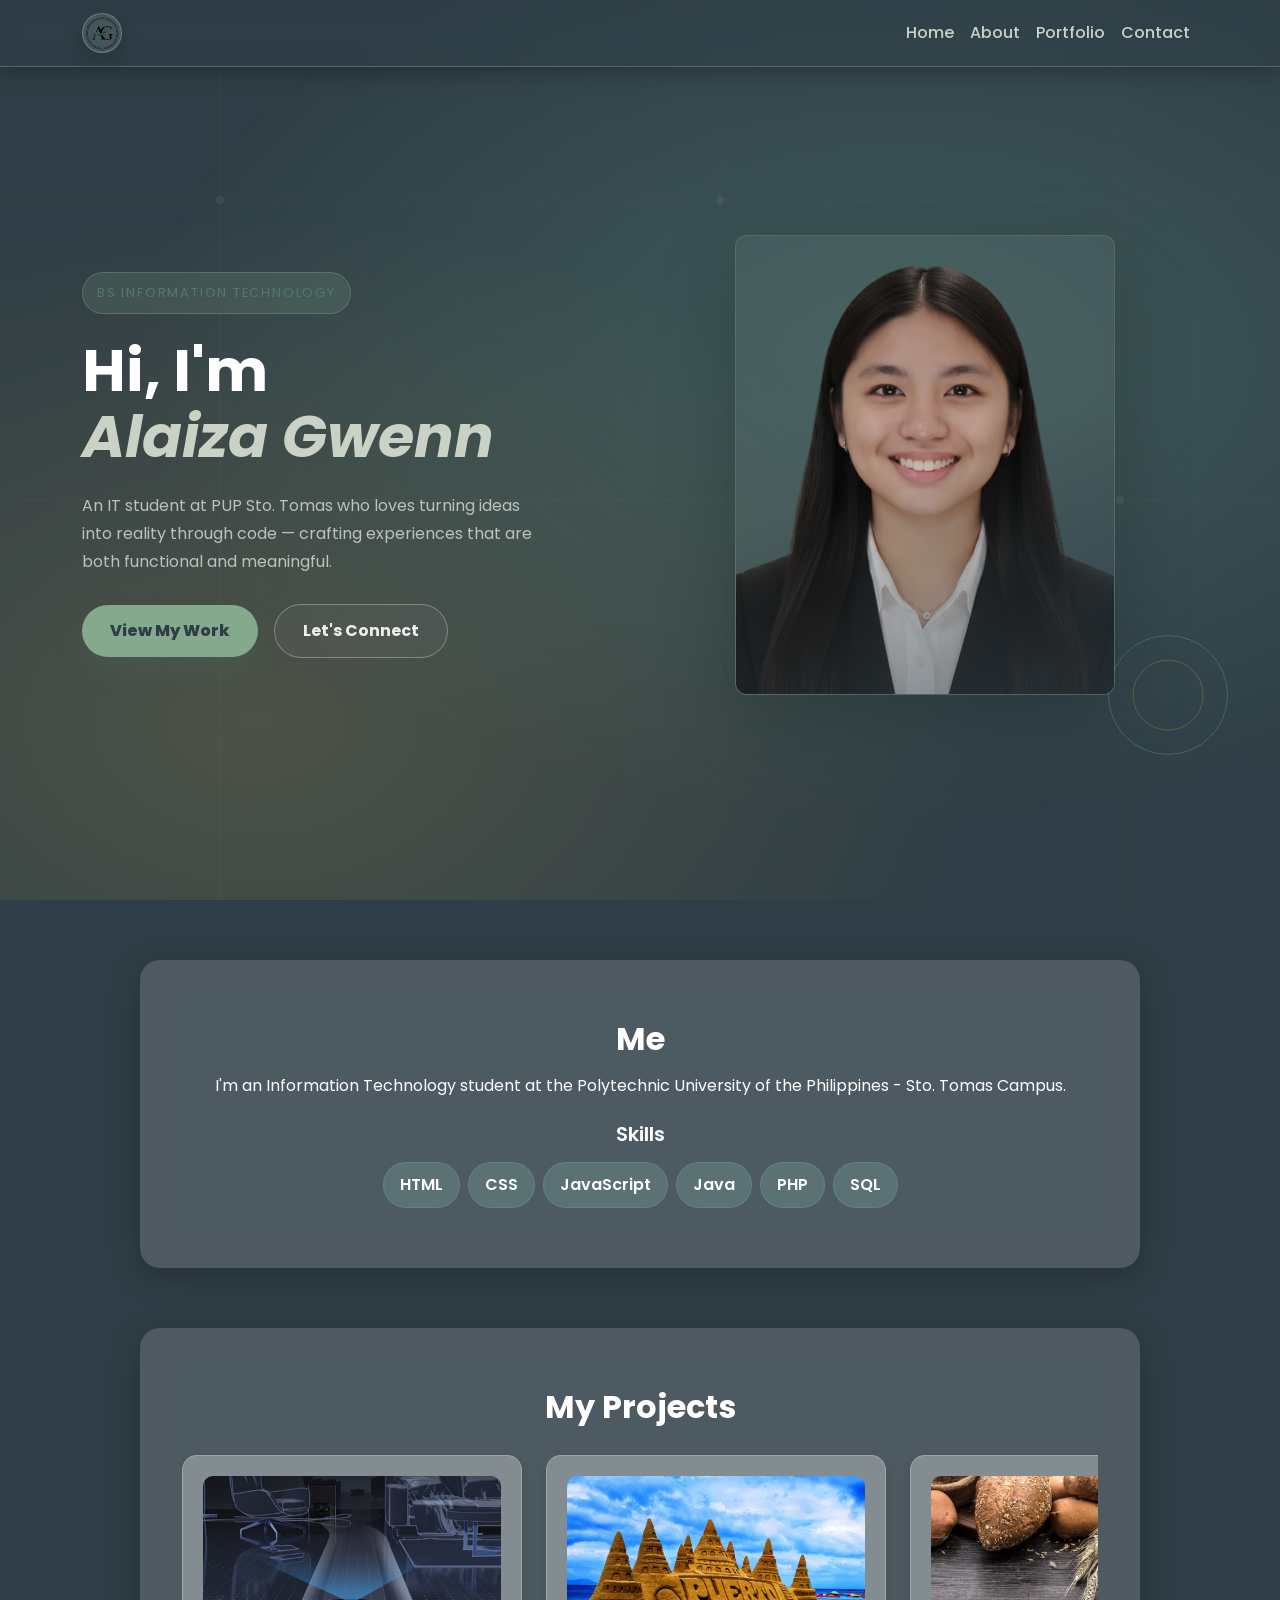
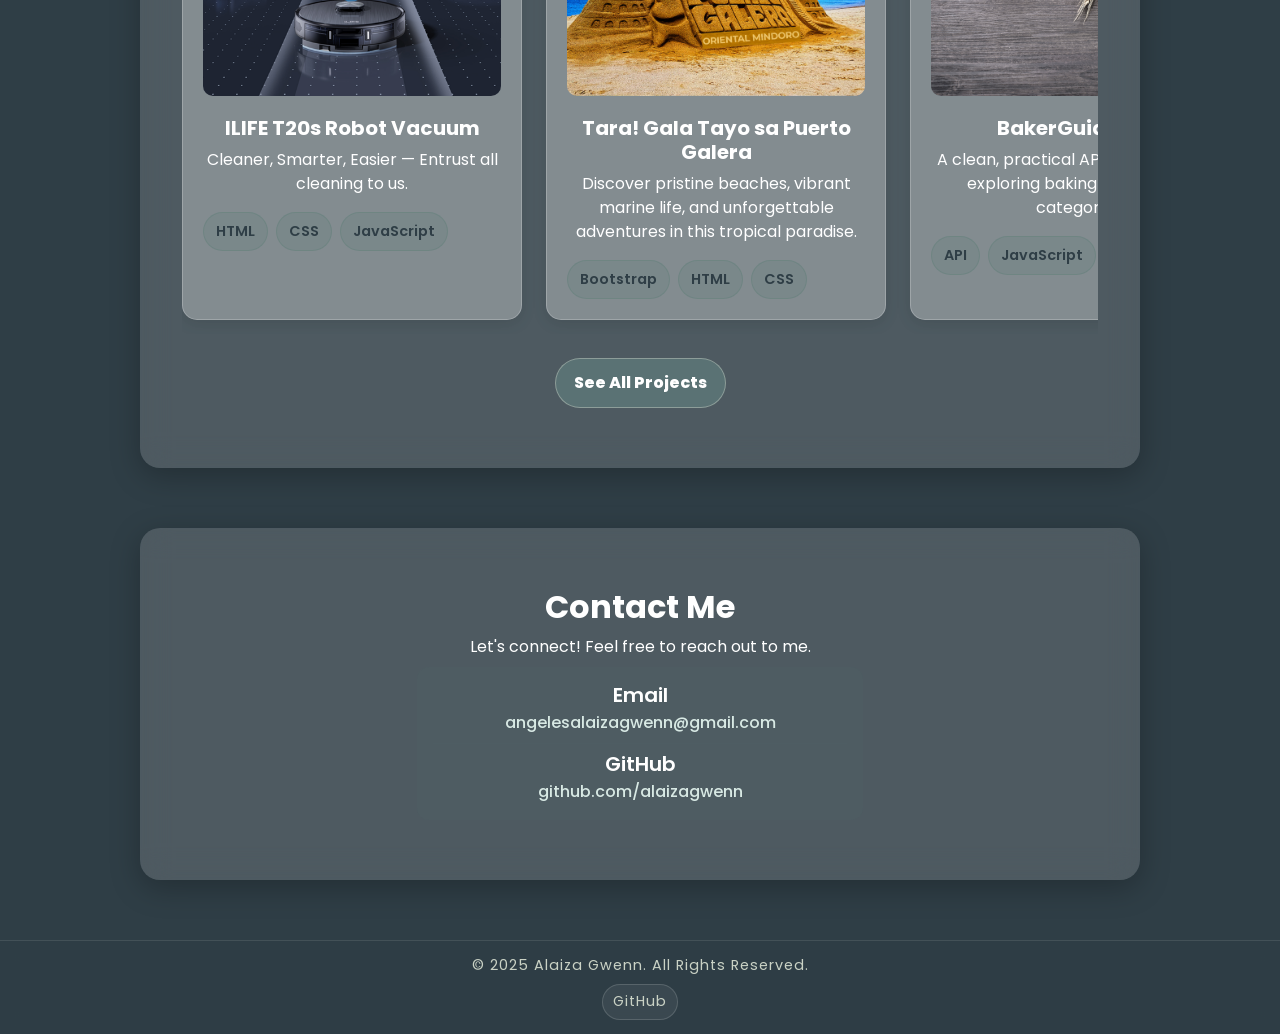
==== commit 559e7958: "hupdated designs" ====
--- a/index.html
+++ b/index.html
@@ -1,221 +1,471 @@
-<!DOCTYPE html>
-<html lang="en">
-<head>
-  <meta charset="UTF-8" />
-  <meta name="viewport" content="width=device-width, initial-scale=1.0" />
-  <title>Alaiza Gwenn | Portfolio</title>
-
-  <link href="https://cdn.jsdelivr.net/npm/bootstrap@5.3.3/dist/css/bootstrap.min.css" rel="stylesheet">
-</head>
-<body style="
-  font-family: 'Poppins', sans-serif;
-  margin: 0;
-  color: #2F3E46;
-  background: linear-gradient(120deg, #CAD2C5, #84A98C, #52796F);
-  background-size: cover;
-">
-
-<!-- Navbar -->
-<nav class="navbar navbar-expand-lg navbar-dark fixed-top" style="
-  background: rgba(47, 62, 70, 0.4);
-  backdrop-filter: blur(10px);
-  -webkit-backdrop-filter: blur(10px);
-  border-bottom: 1px solid rgba(255,255,255,0.2);
-  box-shadow: 0 4px 20px rgba(0,0,0,0.3);
-">
-  <div class="container">
-    <a class="navbar-brand" href="#">
-      <img src="logo_name.png" alt="Logo" style="height:40px; width:auto;">
-    </a>
-
-    <button class="navbar-toggler" type="button" data-bs-toggle="collapse" data-bs-target="#navbarNav">
-      <span class="navbar-toggler-icon"></span>
-    </button>
-
-    <div class="collapse navbar-collapse justify-content-end" id="navbarNav">
-      <ul class="navbar-nav">
-        <li class="nav-item"><a class="nav-link" href="#home" style="color:#CAD2C5;">Home</a></li>
-        <li class="nav-item"><a class="nav-link" href="#about" style="color:#CAD2C5;">About</a></li>
-        <li class="nav-item"><a class="nav-link" href="#portfolio" style="color:#CAD2C5;">Portfolio</a></li>
-        <li class="nav-item"><a class="nav-link" href="#contact" style="color:#CAD2C5;">Contact</a></li>
-      </ul>
-    </div>
-  </div>
-</nav>
-
-<!-- Home Section -->
-<section id="home" style="
-  color:#2F3E46;
-  min-height:100vh;
-  display:flex;
-  align-items:center;
-  justify-content:center;
-  text-align:left;
-  padding:100px 0;
-">
-  <div class="container">
-    <div class="row align-items-center">
-      <div class="col-md-6">
-        <h1 class="display-4 fw-bold">Hi, I'm <span style="color:#354F52;">Alaiza Gwenn</span></h1>
-        <p class="lead pt-3">Welcome to my personal portfolio!</p>    
-        <p class="lead">I’m a BS Information Technology student who enjoys turning ideas into reality through code.</p>  
-      </div>
-
-      <div class="col-md-6 text-center">
-        <div style="
-          background: rgba(255, 255, 255, 0.2);
-          border-radius: 20px;
-          padding: 20px;
-          box-shadow: 0 8px 25px rgba(0, 0, 0, 0.25);
-          display: inline-block;
-          backdrop-filter: blur(10px);
-          -webkit-backdrop-filter: blur(10px);
-        ">
-          <img src="id_pic.png" alt="Alaiza Gwenn" style="
-            width: 280px;
-            height: auto;
-            border-radius: 15px;
-          ">
-        </div>
-      </div>
-    </div>
-  </div>
-</section>
-
-<!-- About Section -->
-<section id="about" style="
-  background: rgba(255,255,255,0.2);
-  border-radius:20px;
-  margin:60px auto;
-  width:85%;
-  max-width:1000px;
-  padding:60px 30px;
-  text-align:center;
-  backdrop-filter: blur(15px);
-  -webkit-backdrop-filter: blur(15px);
-  box-shadow: 0 8px 30px rgba(0,0,0,0.25);
-">
-  <div class="container">
-    <h2 style="font-weight:700;">About Me</h2>
-    <p class="mt-3"> I’m an Information Technology student at the Polytechnic University of the Philippines - Sto. Tomas Campus.</p>
-  </div>
-</section>
-
-<!-- ✅ My Projects (Activities) -->
-<section id="portfolio" style="
-  background: rgba(255,255,255,0.2);
-  border-radius: 20px;
-  margin: 60px auto;
-  width: 85%;
-  max-width: 1000px;
-  padding: 60px 30px;
-  text-align: center;
-  backdrop-filter: blur(15px);
-  -webkit-backdrop-filter: blur(15px);
-  box-shadow: 0 8px 30px rgba(0,0,0,0.25);
-">
-  <div class="container">
-    <h2 style="font-weight:700;">My Projects</h2>
-    <div class="row justify-content-center mt-4">
-
-      <!-- 🧹 Project 1: ILIFE T20s Robot Vacuum -->
-      <div class="col-md-5 mb-4">
-        <a href="https://alaizagwenn.github.io/ILIFE-T20s-Robot-Vacuum/" 
-           target="_blank" 
-           style="text-decoration:none; color:inherit;">
-          <div style="
-            background: rgba(255,255,255,0.3);
-            border-radius: 15px;
-            padding: 20px;
-            box-shadow: 0 4px 15px rgba(0,0,0,0.1);
-            transition: transform 0.3s ease, box-shadow 0.3s ease;
-          " 
-          onmouseover="this.style.transform='translateY(-5px)'; this.style.boxShadow='0 8px 20px rgba(0,0,0,0.2)';" 
-          onmouseout="this.style.transform=''; this.style.boxShadow='0 4px 15px rgba(0,0,0,0.1)';">
-            <img src="images/robot.png" alt="ILIFE T20s Robot Vacuum" style="
-              width: 100%;
-              height: 220px;
-              object-fit: cover;
-              border-radius: 10px;
-            ">
-            <h5 class="mt-3 fw-bold">ILIFE T20s Robot Vacuum</h5>
-            <p>Cleaner, Smarter, Easier — Entrust all cleaning to us.</p>
-          </div>
-        </a>
-      </div>
-
-      <!-- 🌴 Project 2: Puerto Galera -->
-      <div class="col-md-5 mb-4">
-        <a href="https://alaizagwenn.github.io/Puerto-Galera/" 
-           target="_blank" 
-           style="text-decoration:none; color:inherit;">
-          <div style="
-            background: rgba(255,255,255,0.3);
-            border-radius: 15px;
-            padding: 20px;
-            box-shadow: 0 4px 15px rgba(0,0,0,0.1);
-            transition: transform 0.3s ease, box-shadow 0.3s ease;
-          " 
-          onmouseover="this.style.transform='translateY(-5px)'; this.style.boxShadow='0 8px 20px rgba(0,0,0,0.2)';" 
-          onmouseout="this.style.transform=''; this.style.boxShadow='0 4px 15px rgba(0,0,0,0.1)';">
-            <img src="images/bgpic.jpg" alt="Tara! Gala Tayo sa Puerto Galera" style="
-              width: 100%;
-              height: 220px;
-              object-fit: cover;
-              border-radius: 10px;
-            ">
-            <h5 class="mt-3 fw-bold">Tara! Gala Tayo sa Puerto Galera</h5>
-            <p>Discover pristine beaches, vibrant marine life, and unforgettable adventures in this tropical paradise.</p>
-          </div>
-        </a>
-      </div>
-
-    </div>
-  </div>
-</section>
-
-
-
-<!-- Contact Section -->
-<section id="contact" style="
-  background: rgba(255,255,255,0.2);
-  border-radius:20px;
-  margin:60px auto;
-  width:85%;
-  max-width:1000px;
-  padding:60px 30px;
-  text-align:center;
-  backdrop-filter: blur(15px);
-  -webkit-backdrop-filter: blur(15px);
-  box-shadow: 0 8px 30px rgba(0,0,0,0.25);
-">
-  <div class="container">
-    <h2 style="font-weight:700;">Contact Me</h2>
-    <p class="mt-3">Let’s connect! Feel free to reach out to me through any of the platforms below.</p>
-    <div class="contact-info mt-4">
-      <p><a href="mailto:alaizagwenn@gmail.com" style="color:#CAD2C5; text-decoration:none;">📧 alaizagwenn@gmail.com</a></p>
-      <p><a href="#" style="color:#CAD2C5; text-decoration:none;">🌐 LinkedIn | GitHub | Facebook</a></p>
-    </div>
-  </div>
-</section>
-
-<!-- Footer -->
-<footer style="
-  background-color:#2F3E46;
-  color:#CAD2C5;
-  text-align:center;
-  display:flex;
-  justify-content:center;
-  align-items:center;
-  height:40px; 
-  font-size:0.9rem;
-  letter-spacing:1px;
-">
-  <p style="margin:0;">&copy; 2025 Alaiza Gwenn. All Rights Reserved.</p>
-</footer>
-
-<script src="https://cdn.jsdelivr.net/npm/bootstrap@5.3.3/dist/js/bootstrap.bundle.min.js"></script>
-</body>
-</html>
-
-
+<!DOCTYPE html>
+<html lang="en">
+<head>
+  <meta charset="UTF-8" />
+  <meta name="viewport" content="width=device-width, initial-scale=1.0" />
+  <title>Alaiza Gwenn | Portfolio</title>
+
+  <link rel="preconnect" href="https://fonts.googleapis.com">
+  <link rel="preconnect" href="https://fonts.gstatic.com" crossorigin>
+  <link href="https://fonts.googleapis.com/css2?family=Poppins:wght@300;400;500;600;700&display=swap" rel="stylesheet">
+  <link href="https://cdn.jsdelivr.net/npm/bootstrap@5.3.3/dist/css/bootstrap.min.css" rel="stylesheet">
+
+  <style>
+    :root {
+      --sage: #CAD2C5;
+      --sage-2: #84A98C;
+      --accent: #52796F;
+      --dark: #2F3E46;
+    }
+
+    html { scroll-behavior: smooth; scroll-padding-top: 90px; }
+
+    body {
+      font-family: 'Poppins', sans-serif;
+      margin: 0;
+      color: #2F3E46;
+      overflow-x: hidden;
+      min-height: 100vh;
+      background:
+        radial-gradient(ellipse at 70% 40%, rgba(82,121,111,0.25) 0%, rgba(47,62,70,0) 60%),
+        radial-gradient(ellipse at 20% 80%, rgba(201,168,76,0.10) 0%, rgba(47,62,70,0) 50%),
+        #2F3E46;
+      background-attachment: fixed;
+    }
+
+    .global-bg {
+      position: fixed; inset: 0; z-index: 0; pointer-events: none;
+      background:
+        radial-gradient(ellipse at 70% 40%, rgba(82,121,111,0.28) 0%, rgba(47,62,70,0) 60%),
+        radial-gradient(ellipse at 20% 80%, rgba(201,168,76,0.10) 0%, rgba(47,62,70,0) 50%);
+    }
+    .global-lines {
+      position: fixed; inset: 0; z-index: 0;
+      opacity: 0.07; pointer-events: none; overflow: hidden;
+    }
+    .global-lines svg { width: 100%; height: 100%; }
+
+
+
+    /* ── NAVBAR ── */
+    .navbar-glass {
+      background: rgba(47,62,70,0.4) !important;
+      backdrop-filter: blur(10px); -webkit-backdrop-filter: blur(10px);
+      border-bottom: 1px solid rgba(255,255,255,0.2);
+      box-shadow: 0 4px 20px rgba(0,0,0,0.3);
+    }
+    .navbar-glass .nav-link {
+      color: var(--sage) !important; font-weight: 500;
+      transition: color 0.25s ease, transform 0.25s ease;
+      border-radius: 999px; padding: 0.45rem 0.75rem;
+    }
+    .navbar-glass .nav-link:hover { color: #ffffff !important; transform: translateY(-1px); }
+    .logo-circle {
+      width: 40px; height: 40px; border-radius: 999px; overflow: hidden;
+      border: 1px solid rgba(255,255,255,0.22); background: rgba(255,255,255,0.12);
+      display: flex; align-items: center; justify-content: center;
+      box-shadow: 0 8px 20px rgba(0,0,0,0.18);
+    }
+    .logo-circle img { width: 100%; height: 100%; object-fit: cover; }
+
+    /* ── SECTION PANEL ── */
+    .section-panel {
+      background: rgba(255,255,255,0.15);
+      border-radius: 20px; backdrop-filter: blur(15px); -webkit-backdrop-filter: blur(15px);
+      box-shadow: 0 8px 30px rgba(0,0,0,0.25);
+      margin: 60px auto; width: 85%; max-width: 1000px;
+      padding: 60px 30px; text-align: center; color: white;
+      position: relative; z-index: 2;
+    }
+
+    /* ── HERO ── */
+    .hero-section {
+      min-height: 100vh; display: flex; align-items: center;
+      padding: 120px 0 90px; text-align: left;
+      position: relative; overflow: hidden; color: #ffffff;
+      z-index: 2;
+    }
+    .hero-kicker {
+      display: inline-flex; align-items: center; gap: 10px;
+      font-size: 0.8rem; letter-spacing: 0.14em; text-transform: uppercase;
+      color: var(--accent); background: rgba(132,169,140,0.18);
+      border: 1px solid rgba(132,169,140,0.35); border-radius: 999px;
+      padding: 10px 14px; backdrop-filter: blur(8px);
+    }
+    .hero-h1 { font-size: clamp(2.6rem, 4.6vw, 4.0rem); line-height: 1.12; margin-bottom: 22px; font-weight: 800; }
+    .hero-h1 em { font-style: italic; color: var(--sage); }
+    .hero-sub { font-size: 1rem; color: rgba(255,255,255,0.65); line-height: 1.75; max-width: 460px; margin-bottom: 28px; }
+    .hero-cta { display: flex; gap: 16px; flex-wrap: wrap; align-items: center; }
+
+    .hero-btn-primary {
+      background: var(--sage-2); color: var(--dark); padding: 14px 28px;
+      border-radius: 999px; font-weight: 800; text-decoration: none;
+      transition: transform 0.2s ease, box-shadow 0.2s ease, background 0.2s ease;
+      box-shadow: 0 14px 28px rgba(82,121,111,0.20);
+    }
+    .hero-btn-primary:hover { background: #a8d5b5; transform: translateY(-2px); box-shadow: 0 22px 50px rgba(82,121,111,0.30); }
+    .hero-btn-outline {
+      border: 1px solid rgba(255,255,255,0.30); color: rgba(255,255,255,0.9);
+      padding: 14px 28px; border-radius: 999px; font-weight: 700; text-decoration: none;
+      transition: border-color 0.2s ease, transform 0.2s ease, background 0.2s ease;
+      background: rgba(255,255,255,0.04);
+    }
+    .hero-btn-outline:hover { border-color: var(--sage-2); background: rgba(76,175,120,0.08); transform: translateY(-2px); }
+
+    .hero-image-wrap {
+      position: relative; width: 100%;
+      display: flex; align-items: center; justify-content: center; min-height: 520px;
+    }
+    .hero-stats {
+      position: absolute; top: -20px; left: -50px;
+      background: rgba(47,62,70,0.85); backdrop-filter: blur(12px);
+      border: 1px solid rgba(132,169,140,0.25); border-radius: 12px; padding: 16px 20px; z-index: 2;
+    }
+    .hero-stats-num   { font-size: 1.8rem; color: var(--sage-2); line-height: 1; font-weight: 800; }
+    .hero-stats-label { margin-top: 4px; font-size: 0.72rem; color: rgba(255,255,255,0.55); letter-spacing: 0.06em; text-transform: uppercase; font-weight: 600; }
+
+    .hero-img-frame {
+      width: 380px; height: 460px; border-radius: 12px; overflow: hidden;
+      position: relative; border: 1px solid rgba(132,169,140,0.25);
+      background: rgba(255,255,255,0.06); box-shadow: 0 22px 80px rgba(0,0,0,0.20); z-index: 1;
+    }
+    .hero-img-frame img {
+      width: 100%; height: 100%; object-fit: cover;
+      filter: saturate(0.85) brightness(0.92);
+      transition: filter 0.4s ease, transform 0.6s ease; display: block;
+    }
+    .hero-img-frame:hover img { filter: saturate(1) brightness(1); transform: scale(1.04); }
+    .hero-img-frame::after {
+      content: ''; position: absolute; inset: 0;
+      background: linear-gradient(160deg, transparent 50%, rgba(47,62,70,0.6) 100%); pointer-events: none;
+    }
+
+    .hero-deco-ring {
+      position: absolute; width: 120px; height: 120px;
+      border: 1px solid rgba(132,169,140,0.35); border-radius: 50%;
+      bottom: -30px; right: -30px;
+      z-index: 0;
+    }
+    .hero-deco-ring::before {
+      content: ''; position: absolute; top: 50%; left: 50%; transform: translate(-50%,-50%);
+      width: 60%; height: 60%; border-radius: 50%; border: 1px solid rgba(201,168,76,0.30);
+    }
+
+    .scroll-indicator {
+      position: absolute; bottom: 40px; left: 50%; transform: translateX(-50%);
+      display: flex; flex-direction: column; align-items: center; gap: 8px;
+      color: rgba(255,255,255,0.4); font-size: 0.7rem;
+      letter-spacing: 0.1em; text-transform: uppercase; z-index: 3; pointer-events: none;
+    }
+    .scroll-line {
+      width: 1px; height: 50px;
+      background: linear-gradient(to bottom, rgba(132,169,140,0.7), transparent);
+    }
+
+    /* ── SKILLS ── */
+    .skill-pill {
+      display: inline-flex; align-items: center; justify-content: center;
+      padding: 10px 16px; border-radius: 999px;
+      border: 1px solid rgba(121, 174, 161, 0.28); background: rgba(152, 218, 202, 0.18);
+      color: white; font-weight: 600; user-select: none;
+      transition: transform 0.2s ease, background 0.2s ease;
+    }
+    .skill-pill:hover { transform: translateY(-2px); background: rgba(82,121,111,0.24); }
+
+    /* ── PROJECT CARDS ── */
+    .project-link { text-decoration: none; color: inherit; }
+    .project-card {
+      background: rgba(255,255,255,0.3); border-radius: 15px; overflow: hidden;
+      box-shadow: 0 4px 15px rgba(0,0,0,0.1); border: 1px solid rgba(255,255,255,0.22);
+      transition: transform 0.25s ease, box-shadow 0.25s ease, border-color 0.25s ease; height: 100%;
+    }
+    .project-card:hover { transform: translateY(-7px); box-shadow: 0 12px 30px rgba(0,0,0,0.2); border-color: rgba(255,255,255,0.35); }
+    .project-img {
+      width: calc(100% - 40px); height: 220px; object-fit: cover; display: block;
+      border-radius: 10px; margin: 20px auto; transition: transform 0.35s ease;
+    }
+    .project-card:hover .project-img { transform: scale(1.04); }
+    .project-body { padding: 0 20px 20px 20px; }
+
+    .projects-scroll { overflow-x: auto; overflow-y: hidden; -webkit-overflow-scrolling: touch; scroll-snap-type: x mandatory; padding-bottom: 10px; }
+    .projects-scroll::-webkit-scrollbar { height: 8px; }
+    .projects-scroll::-webkit-scrollbar-thumb { background: rgba(47,62,70,0.25); border-radius: 999px; }
+    .projects-row { display: flex; gap: 24px; align-items: stretch; padding: 4px 6px; min-width: 100%; }
+    .project-slide { flex: 0 0 auto; width: 340px; scroll-snap-align: start; }
+
+    .project-badge {
+      display: inline-block; padding: 8px 12px; border-radius: 999px;
+      background: rgba(82,121,111,0.18); border: 1px solid rgba(82,121,111,0.28);
+      color: var(--dark); font-weight: 600; font-size: 0.9rem;
+    }
+    .btn-soft {
+      background: rgba(152, 218, 202, 0.18); border: 1px solid rgba(202,210,197,0.45);
+      color: white; border-radius: 999px; font-weight: 800; padding: 12px 18px;
+      transition: transform 0.2s ease, box-shadow 0.2s ease, background 0.2s ease;
+      text-decoration: none; display: inline-block;
+    }
+    .btn-soft:hover { transform: translateY(-2px); background: rgba(202,210,197,0.35); box-shadow: 0 10px 20px rgba(0,0,0,0.18); color: white; }
+
+    /* ── CONTACT ── */
+.contact-link {
+  color: #d8e9e4;
+  text-decoration: none;
+  font-weight: 500;
+}
+
+.contact-link:hover {
+  text-decoration: underline;
+  color: #d8e9e4;
+}
+
+.site-footer {
+  padding: 20px 0;
+  text-align: center;
+}
+
+.footer-social a {
+  margin: 0 10px;
+  text-decoration: none;
+  color: #52796f;
+}
+
+.footer-social a:hover {
+  color: #354f52;
+}
+
+    /* ── FOOTER ── */
+    .site-footer {
+      background: rgba(47,62,70,0.65); backdrop-filter: blur(10px);
+      border-top: 1px solid rgba(255,255,255,0.10); color: var(--sage);
+      font-size: 0.9rem; letter-spacing: 1px; padding: 14px 0; position: relative; z-index: 2;
+    }
+    .footer-social a {
+      color: var(--sage); text-decoration: none; transition: color 0.2s ease, transform 0.2s ease;
+      display: inline-flex; padding: 6px 10px; border-radius: 999px;
+      border: 1px solid rgba(255,255,255,0.15); background: rgba(255,255,255,0.06);
+    }
+    .footer-social a:hover { color: #ffffff; transform: translateY(-1px); }
+
+    @media (max-width: 991px) {
+      .hero-section { padding: 100px 0 70px; text-align: center; }
+      .hero-sub { max-width: 100%; }
+      .hero-image-wrap { margin-top: 40px; min-height: 460px; }
+      .hero-img-frame { width: 340px; height: 420px; }
+      .hero-stats { left: 0; }
+      .hero-cta { justify-content: center; }
+    }
+    @media (max-width: 420px) { .project-slide { width: 300px; } }
+  </style>
+</head>
+
+
+<body>
+
+  <!-- Global overlays -->
+  <div class="global-bg" aria-hidden="true"></div>
+  <div class="global-lines" aria-hidden="true">
+    <svg viewBox="0 0 1440 900" preserveAspectRatio="xMidYMid slice">
+      <line x1="0" y1="200" x2="1440" y2="200" stroke="white" stroke-width="0.5"/>
+      <line x1="0" y1="500" x2="1440" y2="500" stroke="white" stroke-width="0.5"/>
+      <line x1="300" y1="0" x2="300" y2="900" stroke="white" stroke-width="0.5"/>
+      <line x1="800" y1="0" x2="800" y2="900" stroke="white" stroke-width="0.5"/>
+      <line x1="1200" y1="0" x2="1200" y2="900" stroke="white" stroke-width="0.5"/>
+      <circle cx="300" cy="200" r="4" fill="white"/>
+      <circle cx="800" cy="200" r="4" fill="white"/>
+      <circle cx="1200" cy="500" r="4" fill="white"/>
+    </svg>
+  </div>
+
+
+  <!-- Navbar -->
+  <nav class="navbar navbar-expand-lg navbar-dark fixed-top navbar-glass">
+    <div class="container">
+      <a class="navbar-brand" href="#home" aria-label="Home">
+        <div class="logo-circle" aria-hidden="true">
+          <img src="logo_name.png" alt="Alaiza Gwenn logo">
+        </div>
+      </a>
+      <button class="navbar-toggler" type="button" data-bs-toggle="collapse" data-bs-target="#navbarNav">
+        <span class="navbar-toggler-icon"></span>
+      </button>
+      <div class="collapse navbar-collapse justify-content-end" id="navbarNav">
+        <ul class="navbar-nav">
+          <li class="nav-item"><a class="nav-link" href="#home">Home</a></li>
+          <li class="nav-item"><a class="nav-link" href="#about">About</a></li>
+          <li class="nav-item"><a class="nav-link" href="#portfolio">Portfolio</a></li>
+          <li class="nav-item"><a class="nav-link" href="#contact">Contact</a></li>
+        </ul>
+      </div>
+    </div>
+  </nav>
+
+  <!-- Home Section -->
+  <section id="home" class="hero-section">
+    <div class="container">
+      <div class="row align-items-center">
+        <div class="col-lg-6">
+          <div class="hero-kicker">BS Information Technology</div>
+          <h1 class="hero-h1 fw-bold mt-4">Hi, I'm<br/><em>Alaiza Gwenn</em></h1>
+          <p class="hero-sub">An IT student at PUP Sto. Tomas who loves turning ideas into reality through code — crafting experiences that are both functional and meaningful.</p>
+          <div class="hero-cta">
+            <a href="#portfolio" class="hero-btn-primary">View My Work</a>
+            <a href="#contact" class="hero-btn-outline">Let's Connect</a>
+          </div>
+        </div>
+        <div class="col-lg-6">
+          <div class="hero-image-wrap">
+          
+            <div class="hero-img-frame">
+              <img src="id_pic.png" alt="Alaiza Gwenn">
+            </div>
+            <div class="hero-deco-ring" aria-hidden="true"></div>
+          </div>
+        </div>
+      </div>
+    </div>
+  </section>
+
+  <!-- About Section -->
+  <section id="about" class="section-panel">
+    <div class="container">
+      <h2 style="font-weight:700;"> Me</h2>
+      <p class="mt-3">I'm an Information Technology student at the Polytechnic University of the Philippines - Sto. Tomas Campus.</p>
+      <div class="mt-4">
+        <h5 class="fw-semibold mb-3">Skills</h5>
+        <div class="d-flex flex-wrap justify-content-center gap-2">
+          <span class="skill-pill">HTML</span>
+          <span class="skill-pill">CSS</span>
+          <span class="skill-pill">JavaScript</span>
+          <span class="skill-pill">Java</span>
+          <span class="skill-pill">PHP</span>
+          <span class="skill-pill">SQL</span>
+        </div>
+      </div>
+    </div>
+  </section>
+
+  <!-- Portfolio Section -->
+  <section id="portfolio" class="section-panel">
+    <div class="container">
+      <h2 style="font-weight:700;">My Projects</h2>
+      <div class="projects-scroll mt-4" aria-label="Projects (scroll left and right)">
+        <div class="projects-row">
+
+          <div class="project-slide">
+            <a href="https://alaizagwenn.github.io/ILIFE-T20s-Robot-Vacuum/" target="_blank" class="project-link">
+              <div class="project-card">
+                <img src="images/robot.png" alt="ILIFE T20s Robot Vacuum" class="project-img">
+                <div class="project-body">
+                  <h5 class="fw-bold mb-2">ILIFE T20s Robot Vacuum</h5>
+                  <p>Cleaner, Smarter, Easier — Entrust all cleaning to us.</p>
+                  <div class="mt-3 d-flex flex-wrap gap-2">
+                    <span class="project-badge">HTML</span>
+                    <span class="project-badge">CSS</span>
+                    <span class="project-badge">JavaScript</span>
+                  </div>
+                </div>
+              </div>
+            </a>
+          </div>
+
+          <div class="project-slide">
+            <a href="https://alaizagwenn.github.io/Puerto-Galera/" target="_blank" class="project-link">
+              <div class="project-card">
+                <img src="images/bgpic.jpg" alt="Tara! Gala Tayo sa Puerto Galera" class="project-img">
+                <div class="project-body">
+                  <h5 class="fw-bold mb-2">Tara! Gala Tayo sa Puerto Galera</h5>
+                  <p>Discover pristine beaches, vibrant marine life, and unforgettable adventures in this tropical paradise.</p>
+                  <div class="mt-3 d-flex flex-wrap gap-2">
+                    <span class="project-badge">Bootstrap</span>
+                    <span class="project-badge">HTML</span>
+                    <span class="project-badge">CSS</span>
+                  </div>
+                </div>
+              </div>
+            </a>
+          </div>
+
+          <div class="project-slide">
+            <a href="https://alaizagwenn.github.io/BakerGuide-API/" target="_blank" class="project-link">
+              <div class="project-card">
+                <img src="images/bakepic3.jpg" alt="BakerGuide-API" class="project-img">
+                <div class="project-body">
+                  <h5 class="fw-bold mb-2">BakerGuide-API</h5>
+                  <p>A clean, practical API experience for exploring baking recipes and categories.</p>
+                  <div class="mt-3 d-flex flex-wrap gap-2">
+                    <span class="project-badge">API</span>
+                    <span class="project-badge">JavaScript</span>
+                    <span class="project-badge">HTML</span>
+                  </div>
+                </div>
+              </div>
+            </a>
+          </div>
+
+          <div class="project-slide">
+            <a href="https://alaizagwenn.github.io/Gallery/" target="_blank" class="project-link">
+              <div class="project-card">
+                <img src="images/pic1.jpg" alt="Memory Gallery" class="project-img">
+                <div class="project-body">
+                  <h5 class="fw-bold mb-2">Memory Gallery</h5>
+                  <p>A minimalist gallery that organizes photos into a smooth, story-like experience.</p>
+                  <div class="mt-3 d-flex flex-wrap gap-2">
+                    <span class="project-badge">JavaScript</span>
+                    <span class="project-badge">HTML</span>
+                    <span class="project-badge">CSS</span>
+                  </div>
+                </div>
+              </div>
+            </a>
+          </div>
+
+        </div>
+      </div>
+      <div class="text-center mt-4">
+        <a href="activities.html" class="btn-soft btn-lg">See All Projects</a>
+      </div>
+    </div>
+  </section>
+
+ <!-- Contact Section -->
+<section id="contact" class="section-panel">
+  <div class="container text-center">
+    <h2 style="font-weight:700;">Contact Me</h2>
+    <p class="mt-2 mb-2">Let's connect! Feel free to reach out to me.</p>
+
+    <div class="row justify-content-center mt-2">
+      <div class="col-lg-6">
+        <div class="p-3" style="border-radius: 12px; background: rgba(82,121,111,0.05);">
+
+          <h5 class="fw-semibold mb-1">Email</h5>
+          <a href="mailto:angelesalaizagwenn@gmail.com" class="contact-link d-block mb-2">
+            angelesalaizagwenn@gmail.com
+          </a>
+
+          <hr class="my-2" style="border-color: rgba(82,121,111,0.25);">
+
+          <h5 class="fw-semibold mb-1">GitHub</h5>
+          <a href="https://github.com/alaizagwenn" target="_blank" class="contact-link">
+            github.com/alaizagwenn
+          </a>
+
+        </div>
+      </div>
+    </div>
+  </div>
+</section>
+
+<!-- Footer -->
+<footer class="site-footer">
+  <div class="container text-center">
+    <p class="mb-2">&copy; 2025 Alaiza Gwenn. All Rights Reserved.</p>
+
+    <div class="footer-social">
+      <a href="https://github.com/alaizagwenn" target="_blank">GitHub</a>
+    </div>
+  </div>
+</footer>
+
+  <script src="https://cdn.jsdelivr.net/npm/bootstrap@5.3.3/dist/js/bootstrap.bundle.min.js"></script>
+</body>
+</html>
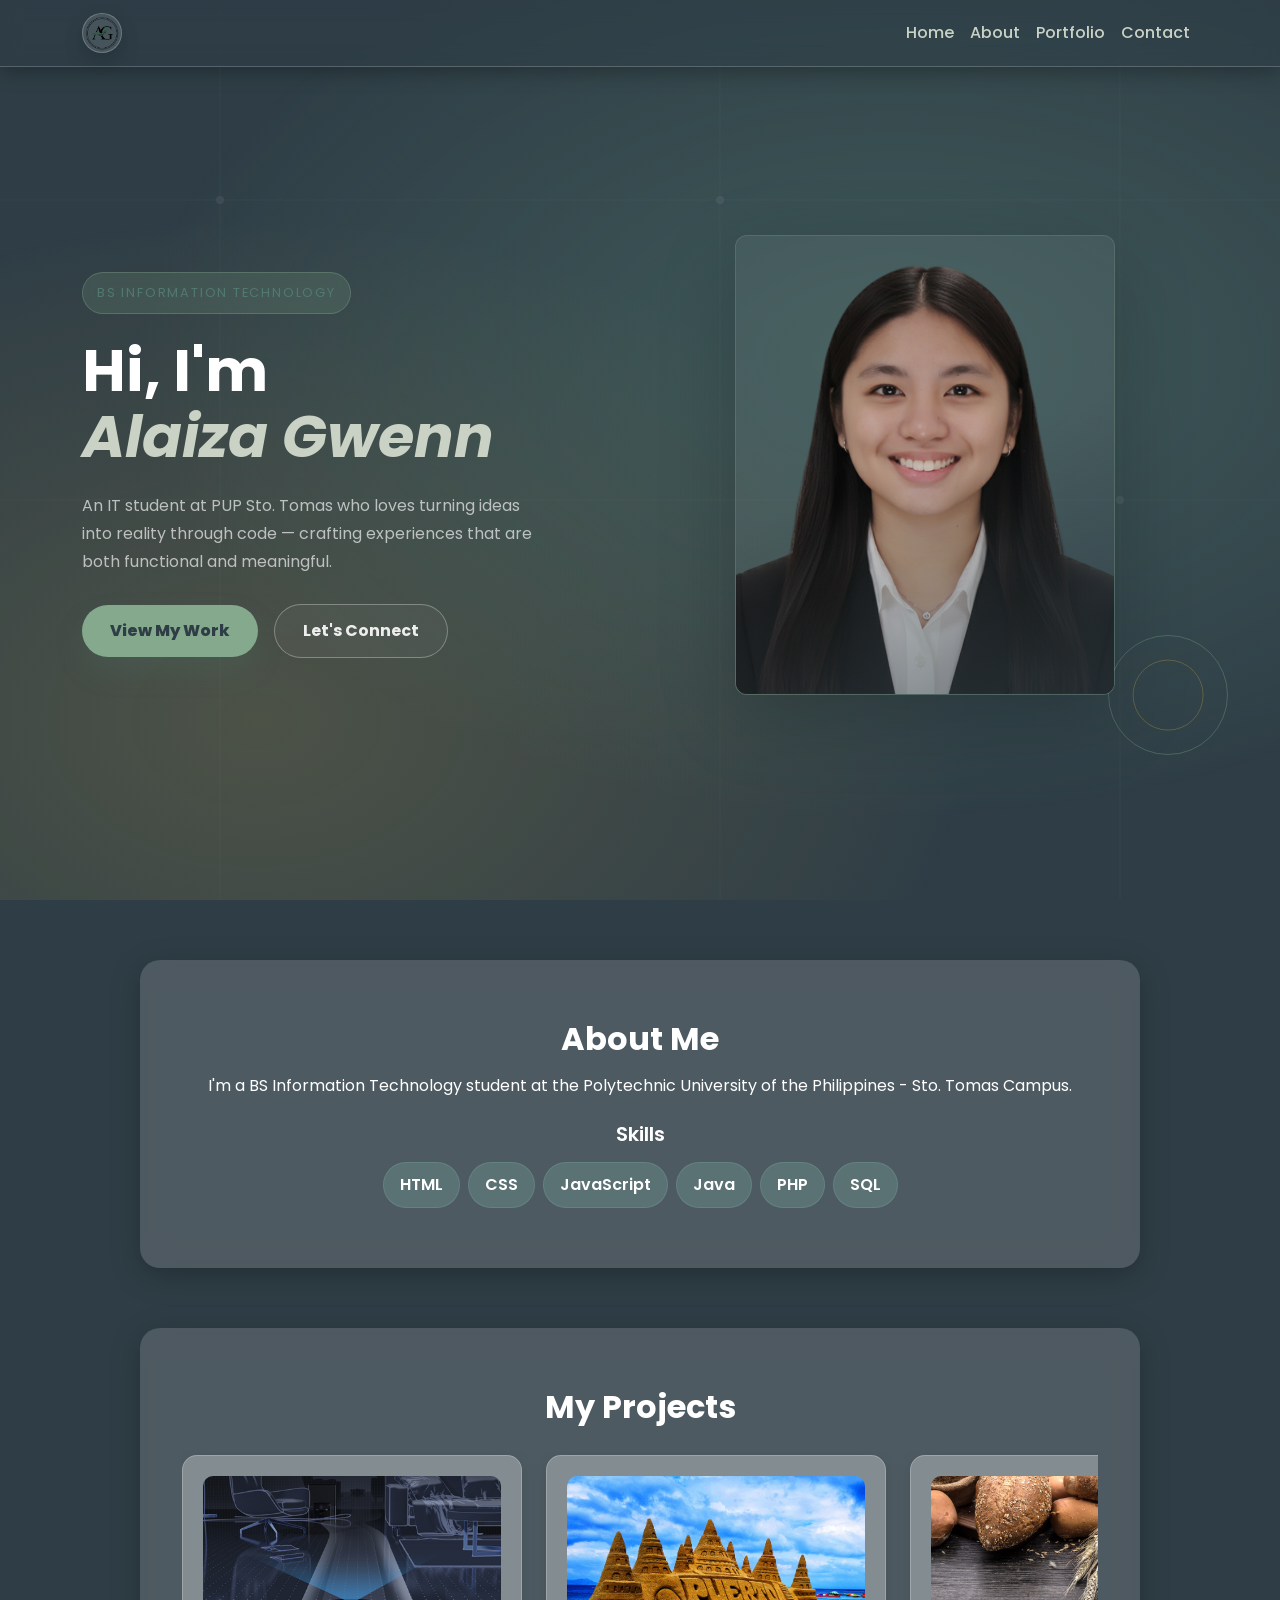
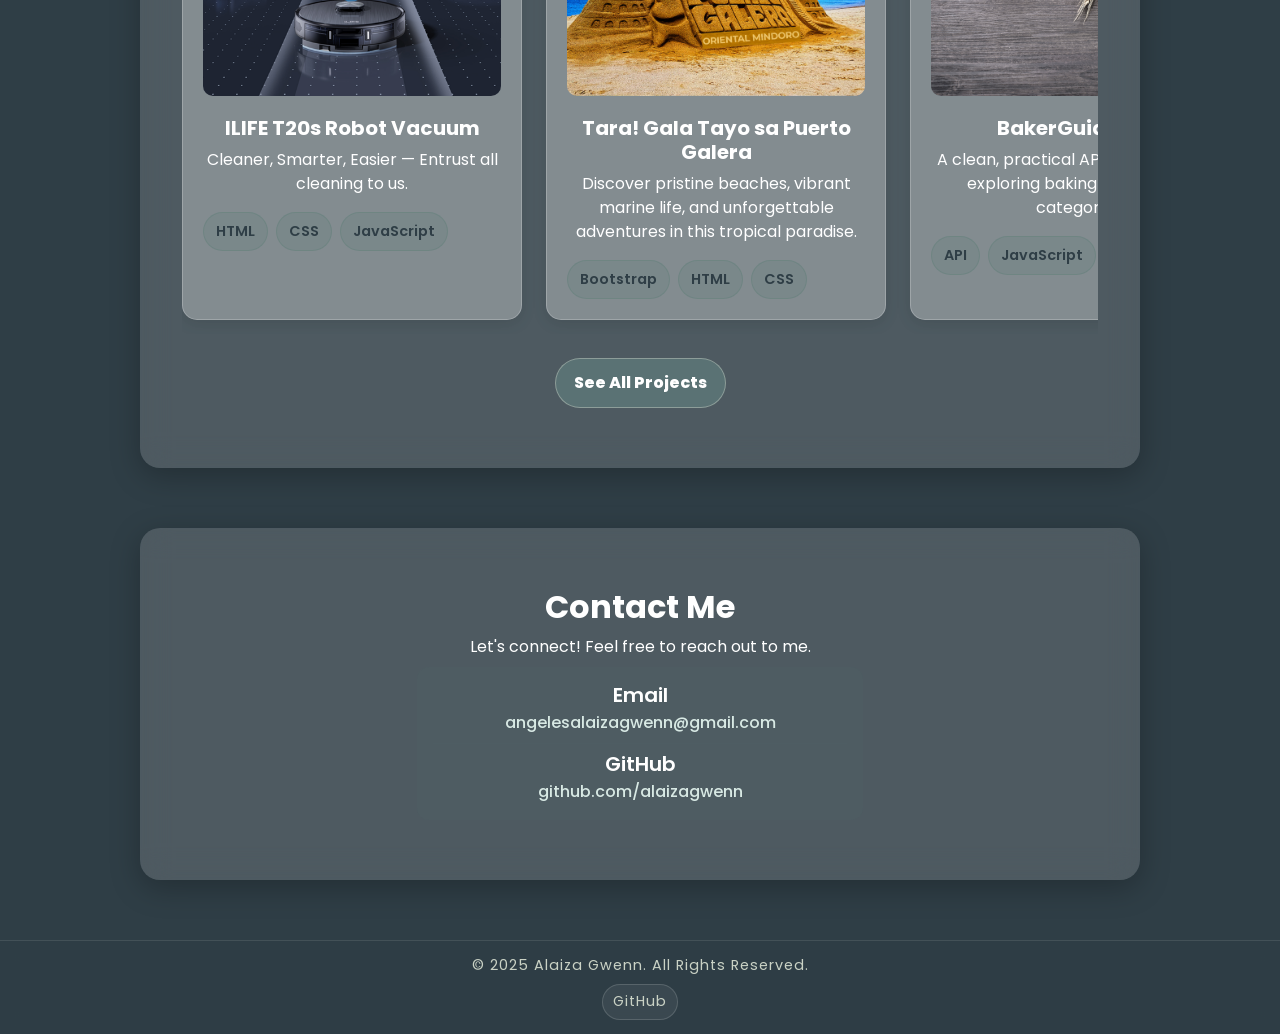
==== commit cfdda098: "update index" ====
--- a/index.html
+++ b/index.html
@@ -328,8 +328,8 @@
   <!-- About Section -->
   <section id="about" class="section-panel">
     <div class="container">
-      <h2 style="font-weight:700;"> Me</h2>
-      <p class="mt-3">I'm an Information Technology student at the Polytechnic University of the Philippines - Sto. Tomas Campus.</p>
+      <h2 style="font-weight:700;">About Me</h2>
+      <p class="mt-3">I'm a BS Information Technology student at the Polytechnic University of the Philippines - Sto. Tomas Campus.</p>
       <div class="mt-4">
         <h5 class="fw-semibold mb-3">Skills</h5>
         <div class="d-flex flex-wrap justify-content-center gap-2">
